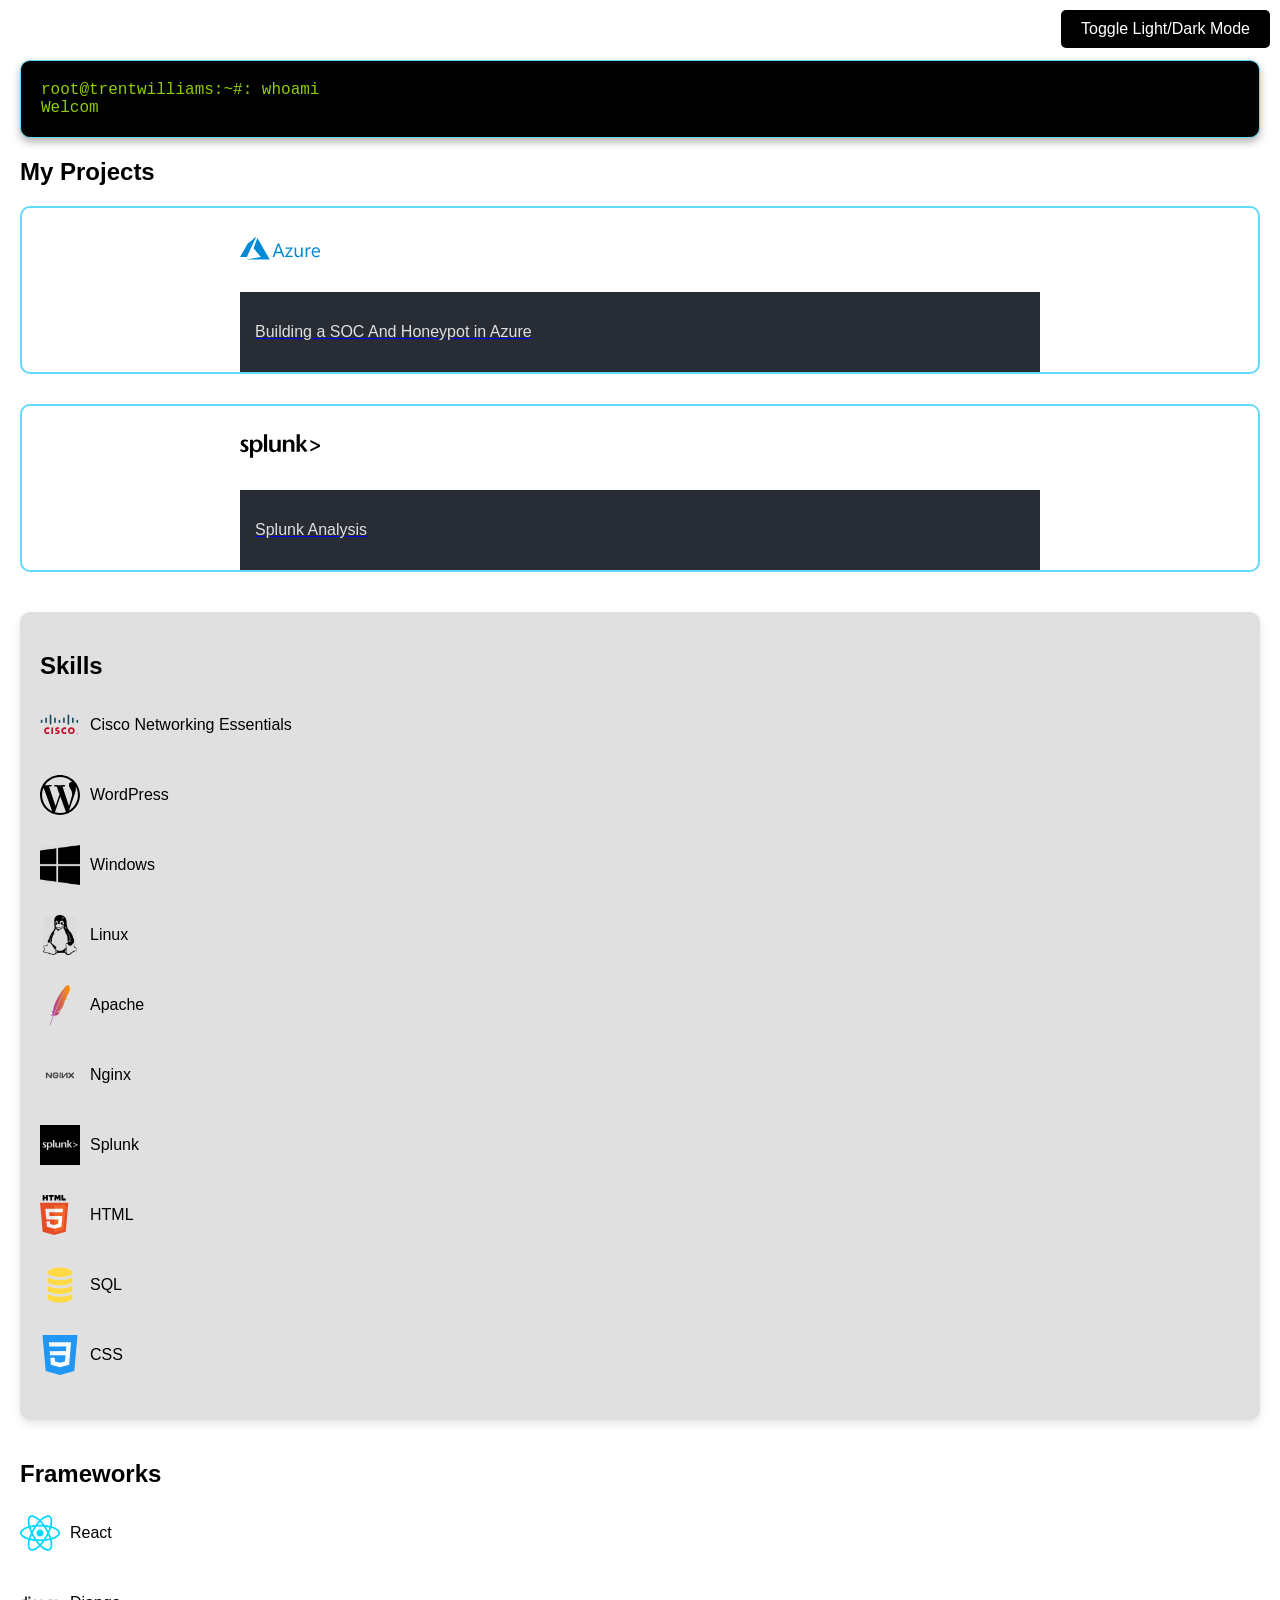
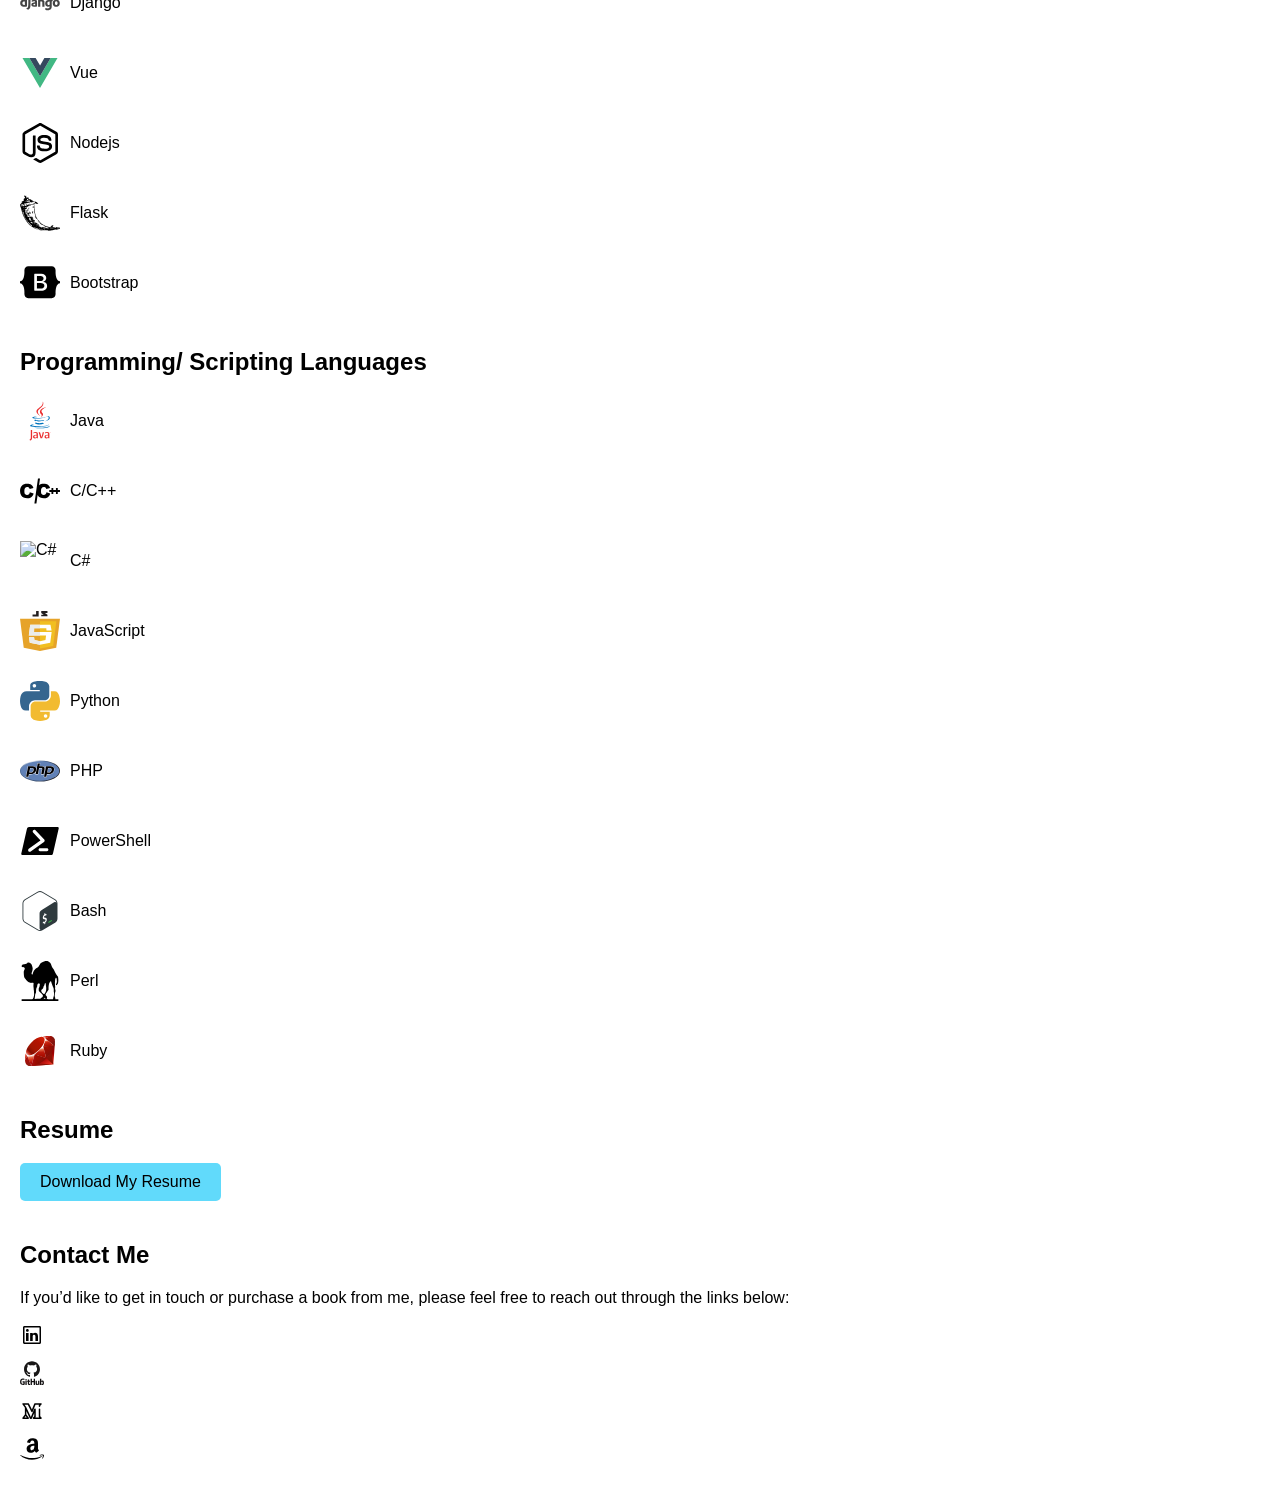
==== index.html @ 864e2dac "Update index.html" ====
<!DOCTYPE html>
<html lang="en">
<head>
    <meta charset="UTF-8">
    <meta name="viewport" content="width=device-width, initial-scale=1.0">
    <title>My Portfolio</title>
    <link id="theme-stylesheet" rel="stylesheet" href="light-mode.css">
    <link rel="stylesheet" href="styles.css">
</head>
<body class="light-mode">

    <div id="loading-screen">
        <p>Loading.....</p>
    </div>

    <div id="portfolio-container" class="hidden">
        <button id="theme-toggle">Toggle Light/Dark Mode</button>

        <section id="about-me">
            <pre id="about-me-content"></pre>
        </section>

        <section id="portfolio">
            <h2>My Projects</h2>
            <div class="project">
                <a href="https://github.com/tw181802/Cyber-Course">
                <img src="icons/azure1.svg" alt="Project 1" class="project-img">
                <div class="project-info">
                    <p>Building a SOC And Honeypot in Azure</p>
                </div></a>
            </div>
            <div class="project">
                <a href="https://github.com/tw181802/Splunk-Labs">
                <img src="icons/splunk1.svg" alt="Project 2" class="project-img">
                <div class="project-info">
                    <p>Splunk Analysis</p>
                </div></a>
            </div>
            <!-- Add more projects here -->
        </section>

        <section id="skills">
            <h2>Skills</h2>
            <div class="skill-item">
                <img src="icons/cisco.svg" alt="JavaScript" class="skill-img">
                <p>Cisco Networking Essentials</p>
            </div>
            <div class="skill-item">
                <img src="icons/wordpress.svg" alt="Python" class="skill-img">
                <p>WordPress</p>
            </div>
             <div class="skill-item">
                <img src="icons/Windows.png" alt="JavaScript" class="skill-img">
                <p>Windows</p>
            </div>
            <div class="skill-item">
                <img src="icons/Linux.png" alt="Python" class="skill-img">
                <p>Linux</p>
            </div>
             <div class="skill-item">
                <img src="icons/apache.svg" alt="JavaScript" class="skill-img">
                <p>Apache</p>
            </div>
             <div class="skill-item">
                <img src="icons/nginx.svg" alt="JavaScript" class="skill-img">
                <p>Nginx</p>
            </div>
            <div class="skill-item">
                <img src="icons/splunk.svg" alt="Python" class="skill-img">
                <p>Splunk</p>
            </div>
             <div class="skill-item">
                <img src="icons/html.svg" alt="Python" class="skill-img">
                <p>HTML</p>
            </div>
            <div class="skill-item">
                <img src="icons/sql.svg" alt="Python" class="skill-img">
                <p>SQL</p>
            </div>
            <div class="skill-item">
                <img src="icons/css.svg" alt="Python" class="skill-img">
                <p>CSS</p>
            </div>


            <!-- Add more skills here -->
        </section>

        <section id="frameworks">
            <h2>Frameworks</h2>
            <div class="framework-item">
                <img src="icons/react.svg" alt="React" class="framework-img">
                <p>React</p>
            </div>
            <div class="framework-item">
                <img src="icons/django.svg" alt="Django" class="framework-img">
                <p>Django</p>
            </div>
            <div class="framework-item">
                <img src="icons/vue.svg" alt="Django" class="framework-img">
                <p>Vue</p>
            </div>
            <div class="framework-item">
                <img src="icons/nodejs.svg" alt="Django" class="framework-img">
                <p>Nodejs</p>
            </div>
            <div class="framework-item">
                <img src="icons/flask.svg" alt="Django" class="framework-img">
                <p>Flask</p>
            </div>
            <div class="framework-item">
                <img src="icons/bootstrap.svg" alt="Django" class="framework-img">
                <p>Bootstrap</p>
            </div>
            <!-- Add more frameworks here -->
        </section>

        <section id="languages">
            <h2>Programming/ Scripting Languages</h2>
            <div class="language-item">
                <img src="icons/java.svg" alt="Java" class="language-img">
                <p>Java</p>
            </div>
            <div class="language-item">
                <img src="icons/ccc.svg" alt="C#" class="language-img">
                <p>C/C++</p>
            </div>
            <div class="language-item">
                <img src="icons/c#.svg" alt="C#" class="language-img">
                <p>C#</p>
            </div>
            <div class="skill-item">
                <img src="icons/javascript1.svg" alt="JavaScript" class="skill-img">
                <p>JavaScript</p>
            </div>
            <div class="skill-item">
                <img src="icons/python.svg" alt="Python" class="skill-img">
                <p>Python</p>
            </div>
            <div class="skill-item">
                <img src="icons/php.svg" alt="Python" class="skill-img">
                <p>PHP</p>
            </div>
            <div class="skill-item">
                <img src="icons/powershell.svg" alt="Python" class="skill-img">
                <p>PowerShell</p>
            </div>
             <div class="skill-item">
                <img src="icons/bash.svg" alt="Python" class="skill-img">
                <p>Bash</p>
            </div>
             <div class="skill-item">
                <img src="icons/perl.svg" alt="Python" class="skill-img">
                <p>Perl</p>
            </div>
             <div class="skill-item">
                <img src="icons/ruby.svg" alt="Python" class="skill-img">
                <p>Ruby</p>
            </div>







            <!-- Add more languages here -->





        </section>

        <section id="resume">
            <h2>Resume</h2>
            <a href="TrentsResume.pdf" download class="resume-link">Download My Resume</a>
        </section>

        <section id="contact-me">
            <h2>Contact Me</h2>
            <p>If you’d like to get in touch or purchase a book from me, please feel free to reach out through the links below:</p>
            <ul>
                <li><a href="https://www.linkedin.com/in/trenton-williams-74a381254" target="_blank"><img src="icons/linkedin.svg" alt="LinkedIn" class="social-icon"></a></li>
                <li><a href="https://github.com/tw181802" target="_blank"><img src="icons/github.svg" alt="LinkedIn" class="social-icon"></a></li>
                <li><a href="https://medium.com/@wtrentond/" target="_blank"><img src="icons/medium.svg"alt="Medium" class="social-icon"></a></li>
                <li><a href="https://www.amazon.com/yourprofile" target="_blank"><img src="icons/amazon.svg" alt="Amazon" class="social-icon"></a></li>
        </section>
    </div>

    <script src="script.js"></script>
</body>
</html>
---- light-mode.css ----
body {
    background-color: #ffffff;
    color: #000000;
    font-family: Arial, sans-serif;
}

#theme-toggle {
    background-color: #000000;
    color: #ffffff;
}

/* Add more light mode styles */
---- styles.css ----
/* General Body Styling */
body {
    background-color: #f0f0f0;
    color: #333;
    font-family: 'Arial', sans-serif;
    margin: 0;
    padding: 0;
    transition: background-color 0.3s, color 0.3s;
}

/* Light/Dark Mode Toggle Button */
#theme-toggle {
    position: fixed;
    top: 10px;
    right: 10px;
    padding: 10px 20px;
    border: none;
    border-radius: 5px;
    cursor: pointer;
    transition: background-color 0.3s, color 0.3s, transform 0.3s;
    font-size: 16px;
}

/* Light Mode Styles */
body.light-mode {
    background-color: #ffffff;
    color: #000000;
}

body.light-mode #theme-toggle {
    background-color: #000000;
    color: #ffffff;
}

/* Dark Mode Styles */
body.dark-mode {
    background-color: #121212;
    color: #e0e0e0;
}

body.dark-mode #theme-toggle {
    background-color: #ffffff;
    color: #000000;
}

/* Loading Screen Styling */
#loading-screen {
    position: fixed;
    top: 0;
    left: 0;
    width: 100%;
    height: 100%;
    background-color: #282c34;
    color: #61dafb;
    display: flex;
    align-items: center;
    justify-content: center;
    font-size: 24px;
    font-family: 'Courier New', monospace;
    z-index: 1000;
}

/* Portfolio Container */
#portfolio-container {
    padding: 20px;
    transition: opacity 1s;
}

/* Project Section */
#portfolio {
    margin-top: 20px;
}

.project {
    display: flex;
    flex-direction: column;
    align-items: center;
    margin-bottom: 30px;
    border: 2px solid #61dafb;
    border-radius: 10px;
    overflow: hidden;
    transition: transform 0.3s, box-shadow 0.3s;
}

.project-img {
    width: 10%;
    height: auto;
    transition: opacity 0.3s;
}

.project:hover .project-img {
    opacity: 0.8;
}

.project-info {
    padding: 15px;
    background-color: #282c34;
    color: #e0e0e0;
}

.project:hover {
    transform: scale(1.05);
    box-shadow: 0 4px 8px rgba(0, 0, 0, 0.2);
}

/* Skills Section */
#skills, #frameworks, #languages {
    margin-top: 40px;
}

.skill-item, .framework-item, .language-item {
    display: flex;
    align-items: center;
    margin-bottom: 20px;
}

.skill-img, .framework-img, .language-img {
    width: 40px;
    height: 40px;
    margin-right: 10px;
}

#skills {
    background-color: #e0e0e0;
    padding: 20px;
    border-radius: 10px;
    box-shadow: 0 4px 8px rgba(0, 0, 0, 0.1);
}

/* Dark Mode Skills Text */
body.dark-mode #skills .skill-item p {
    color: #ffffff; /* White text for dark mode */
}

/* Resume Section */
#resume {
    margin-top: 40px;
}

.resume-link {
    display: inline-block;
    padding: 10px 20px;
    background-color: #61dafb;
    color: #000;
    text-decoration: none;
    border-radius: 5px;
    transition: background-color 0.3s, color 0.3s;
}

.resume-link:hover {
    background-color: #21a1f1;
    color: #ffffff;
}

/* Contact Me Section */
#contact-me {
    margin-top: 40px;
}

#contact-me ul {
    list-style: none;
    padding: 0;
}

#contact-me li {
    margin-bottom: 10px;
}

#contact-me a {
    color: #61dafb;
    text-decoration: none;
    transition: color 0.3s;
}

#contact-me a:hover {
    color: #21a1f1;
}

/* About Me Section */
#about-me {
    margin-top: 40px;
}

#about-me-content {
    font-family: 'Courier New', monospace;
    white-space: pre;
    color: #8FCE00;
    background-color: #000000;
    padding: 20px;
    border-radius: 10px;
    border: 1px solid #61dafb;
    box-shadow: 0 4px 8px rgba(0, 0, 0, 0.3);
    overflow: hidden;
}

.social-icon {
    width: 24px;
    height: 24px;
    margin-right: 8px;
}
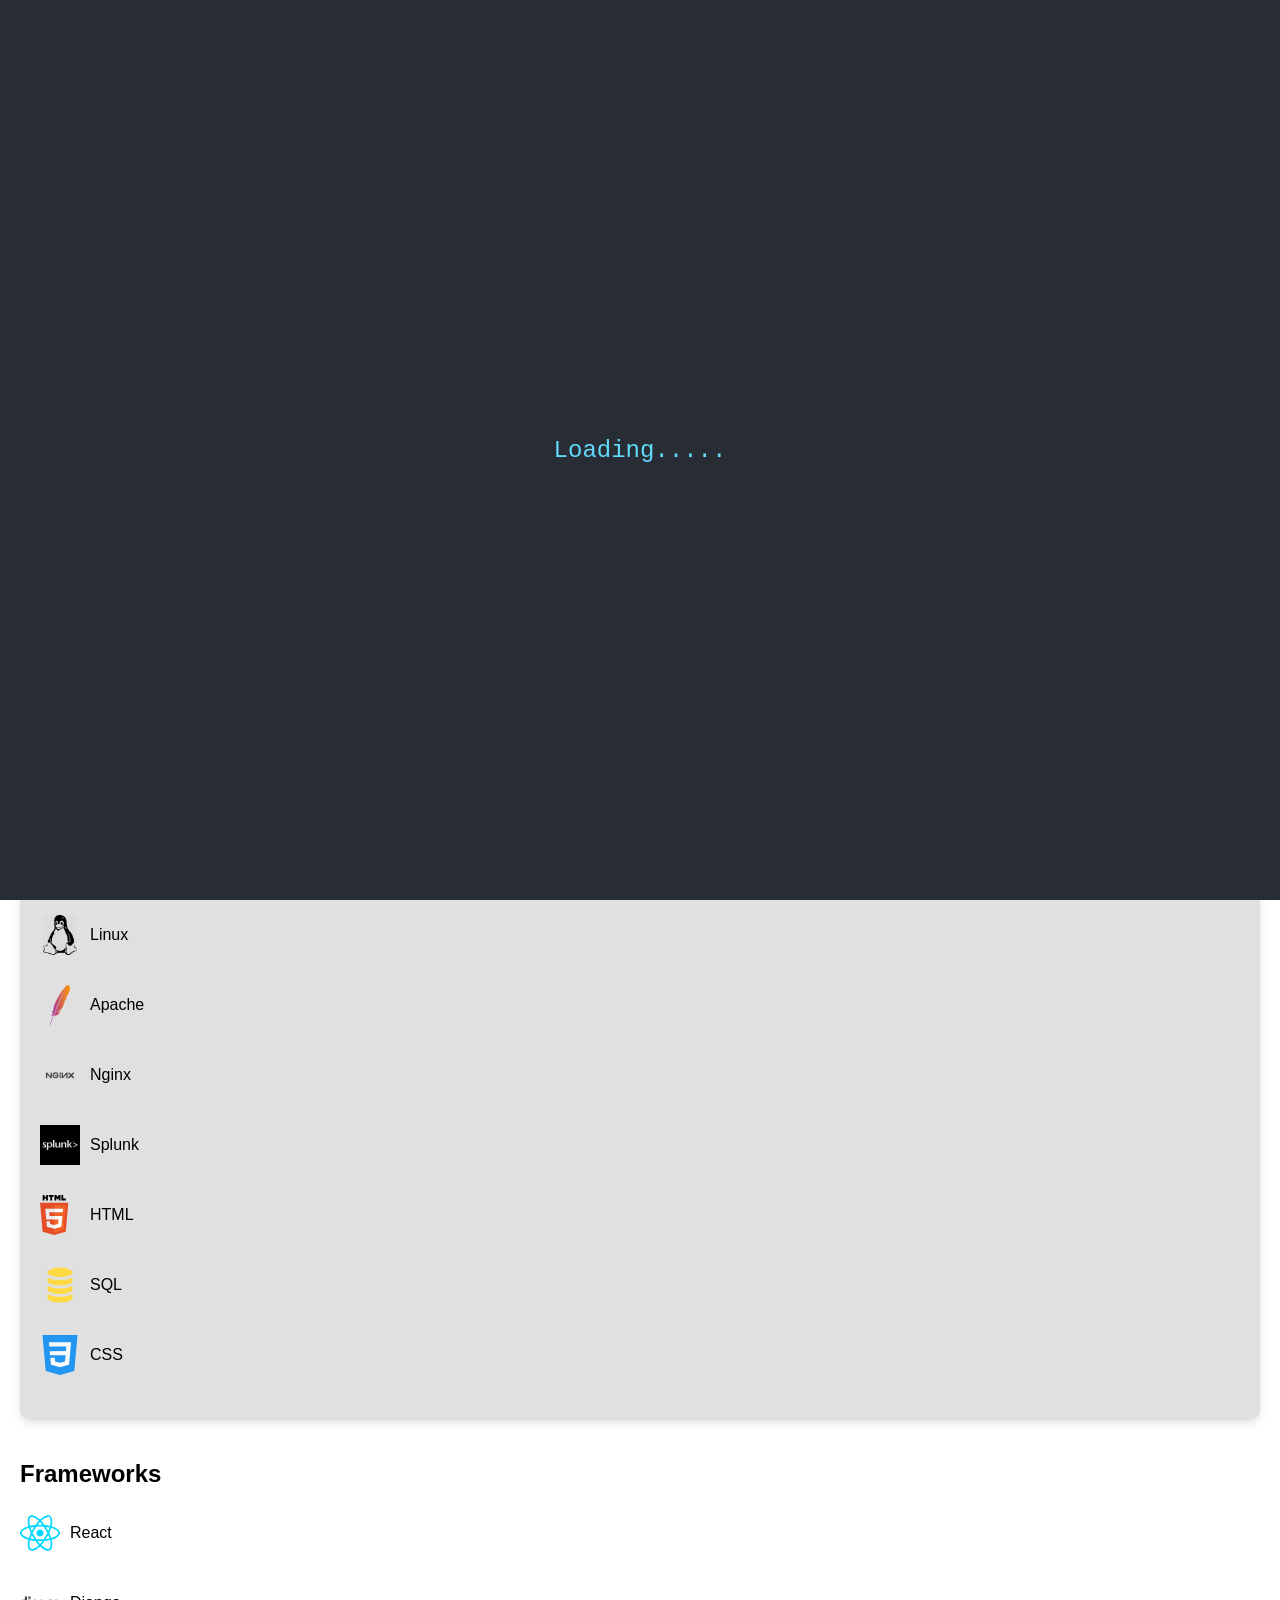
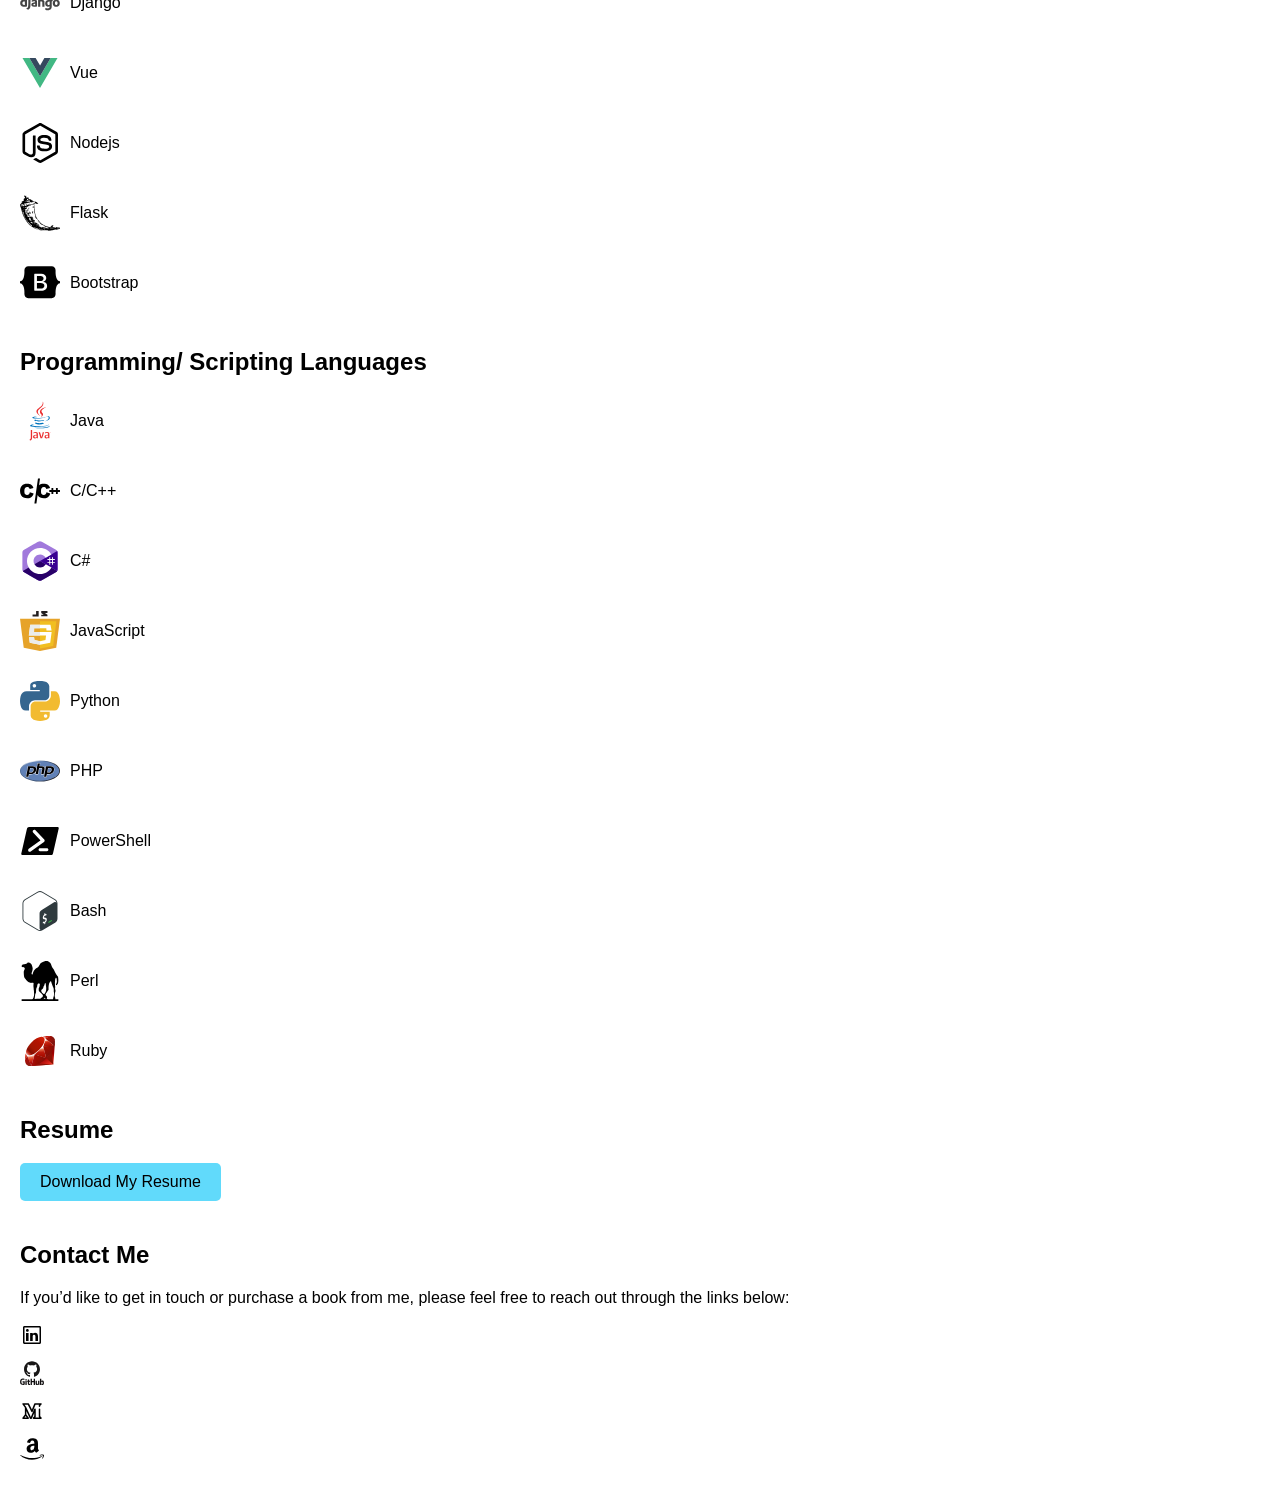
==== commit c6f0f8eb: "Update index.html" ====
--- a/index.html
+++ b/index.html
@@ -126,7 +126,7 @@
                 <p>C/C++</p>
             </div>
             <div class="language-item">
-                <img src="icons/c#.svg" alt="C#" class="language-img">
+                <img src="icons/cssharp.svg" alt="C#" class="language-img">
                 <p>C#</p>
             </div>
             <div class="skill-item">
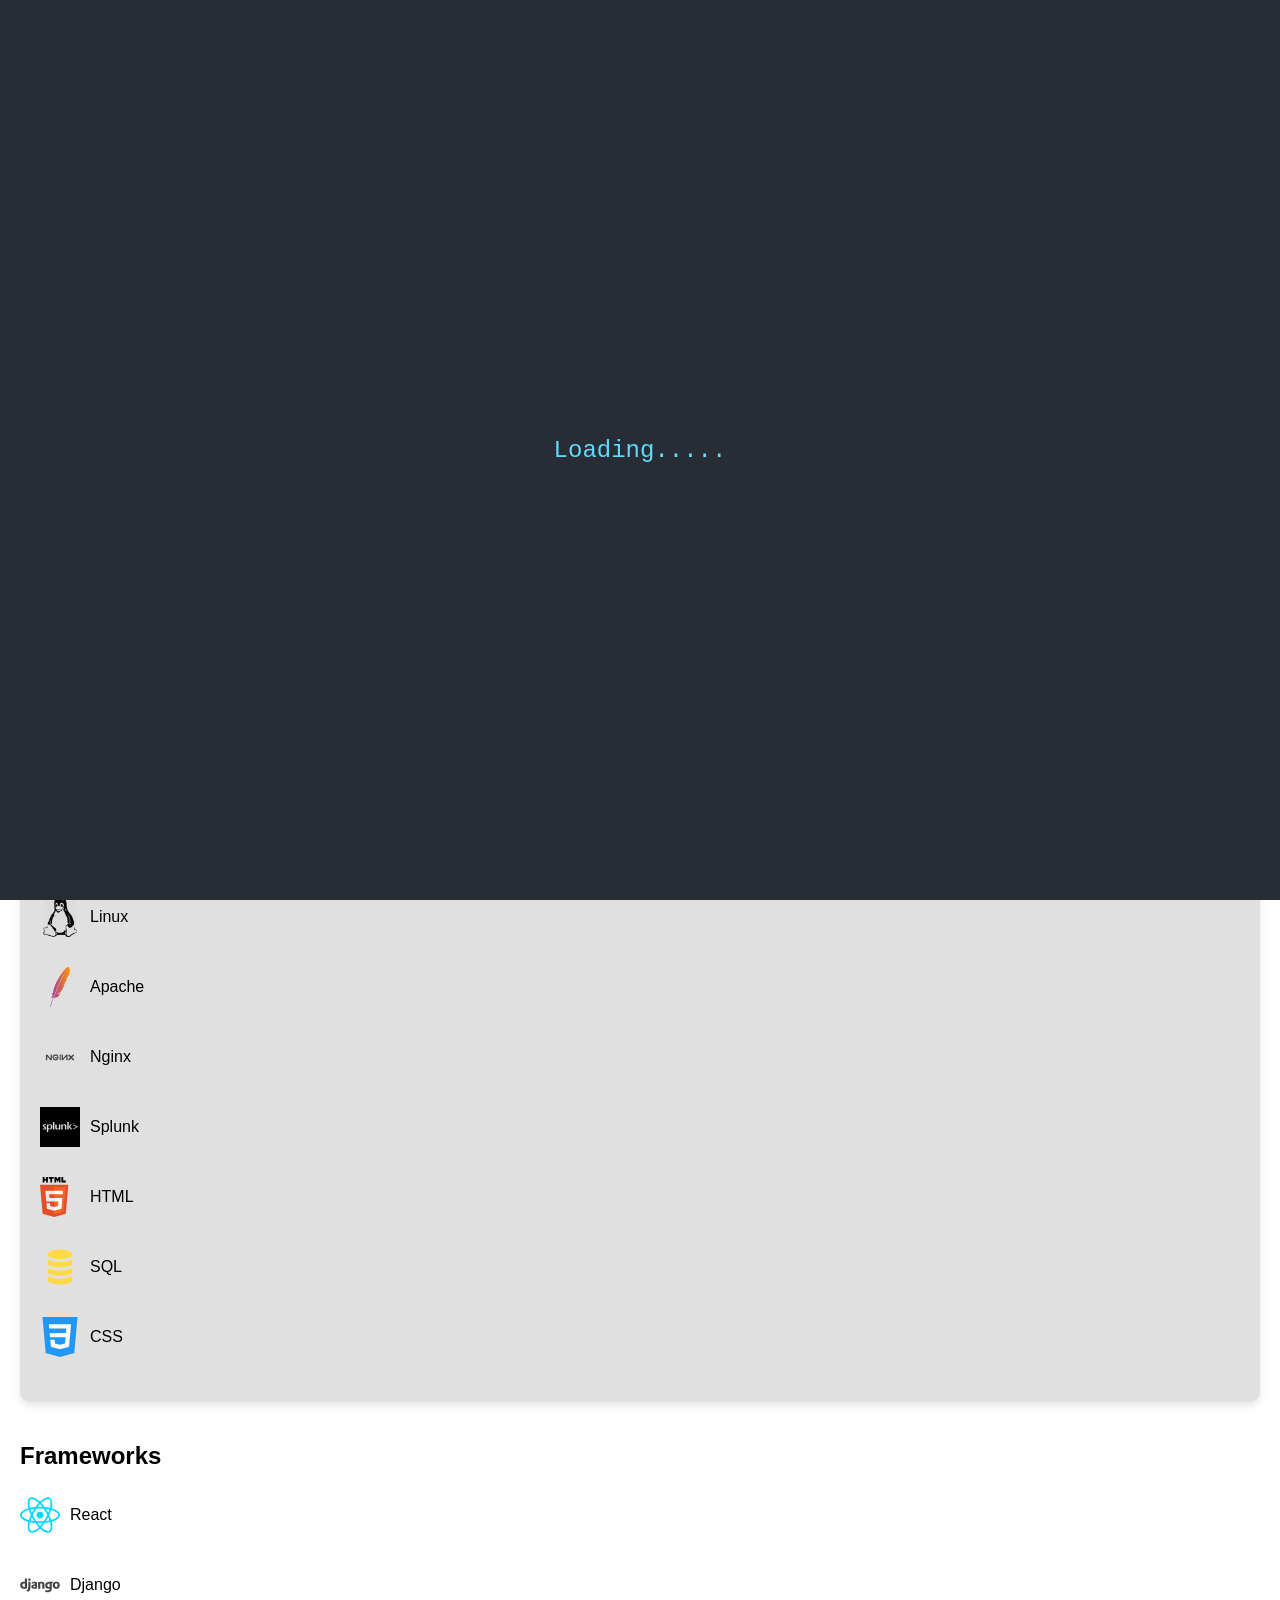
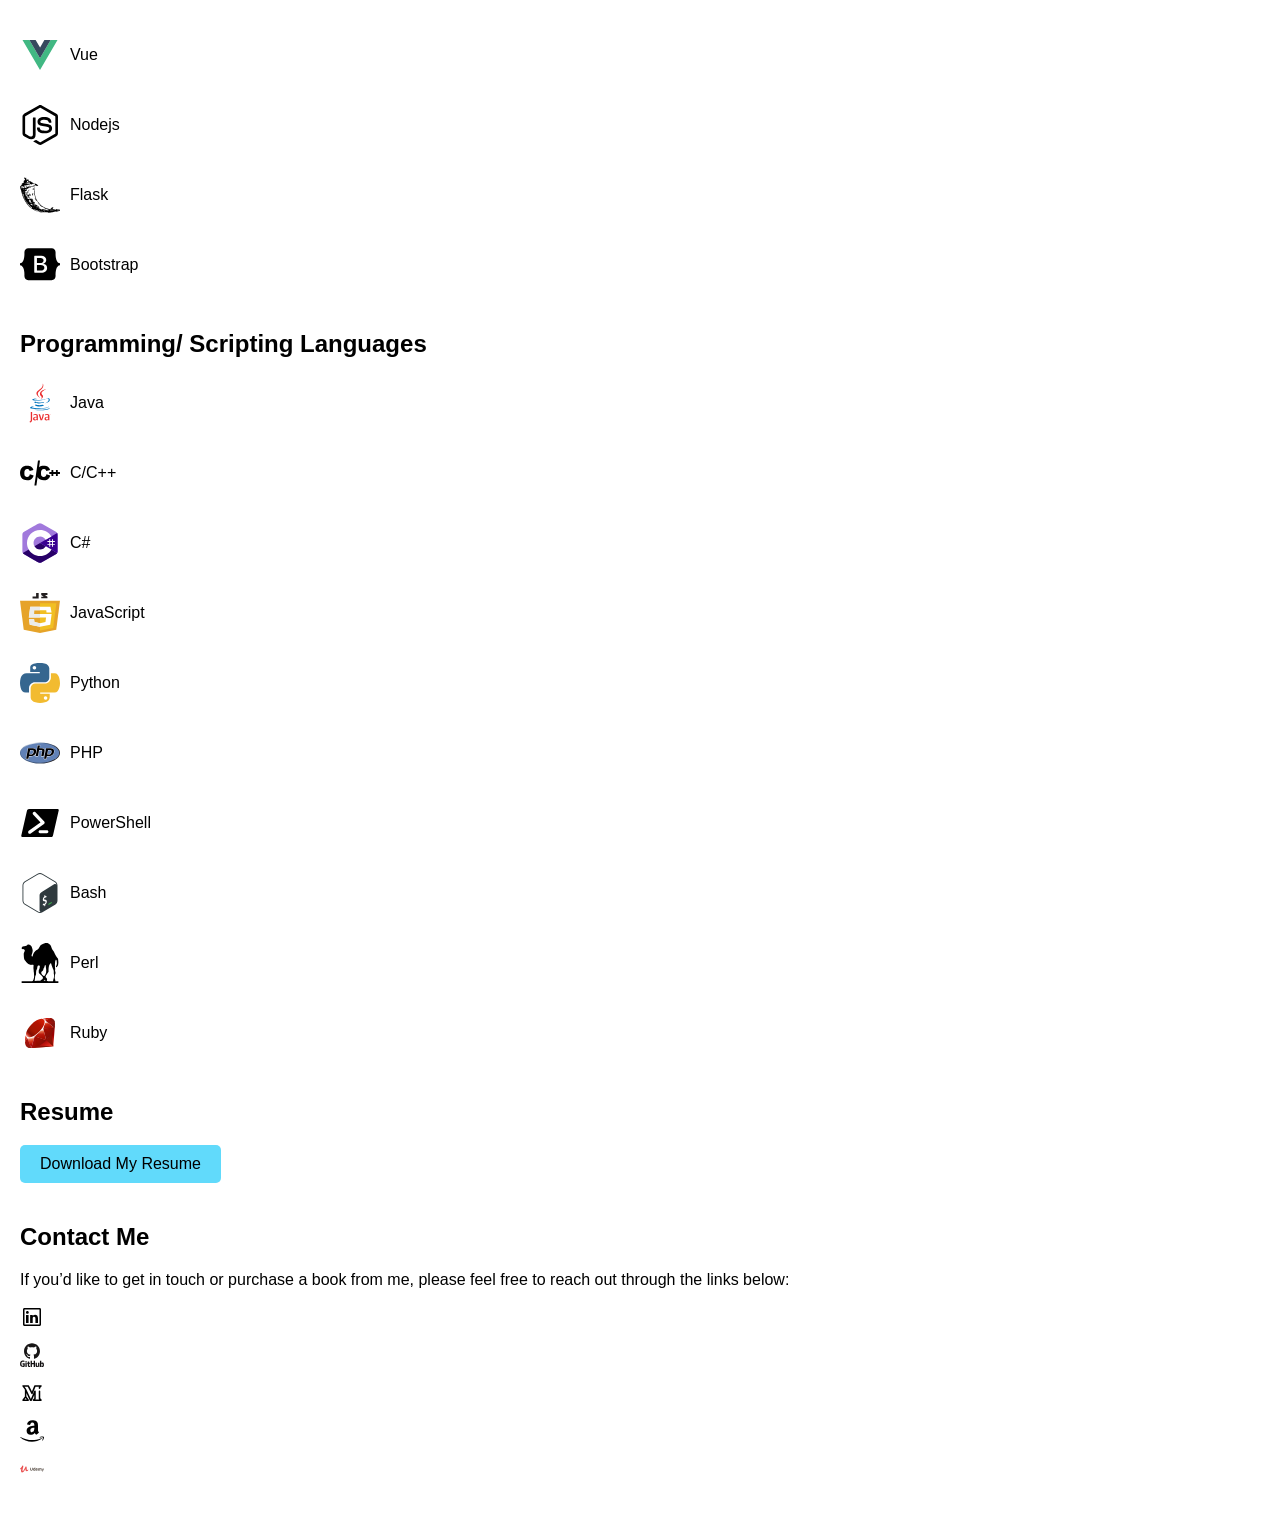
==== commit 700b923b: "Update index.html" ====
--- a/index.html
+++ b/index.html
@@ -184,7 +184,8 @@
                 <li><a href="https://www.linkedin.com/in/trenton-williams-74a381254" target="_blank"><img src="icons/linkedin.svg" alt="LinkedIn" class="social-icon"></a></li>
                 <li><a href="https://github.com/tw181802" target="_blank"><img src="icons/github.svg" alt="LinkedIn" class="social-icon"></a></li>
                 <li><a href="https://medium.com/@wtrentond/" target="_blank"><img src="icons/medium.svg"alt="Medium" class="social-icon"></a></li>
-                <li><a href="https://www.amazon.com/yourprofile" target="_blank"><img src="icons/amazon.svg" alt="Amazon" class="social-icon"></a></li>
+                <li><a href="https://www.amazon.com/dp/B0DKKX5H3J/ref=mp_s_a_1_3?dib=eyJ2IjoiMSJ9.r0I4x1JqGTfRNGbo-kfte4NdexX2GjYq_bsoZ0sXuRly4mVPVb6m_E5sytHAqzayHti6x9_BeUoTpZzQg7M-bobbNTQrZF_6L8qI4Ry175iuCw0sSsJFGHYaCmqccZiI.n7DHOazr0aXn6CGmmL8lm3MmHuGyLiGyj80eSroD_CE&dib_tag=se&qid=1729682750&refinements=p_27%3ATRENTON+WILLIAMS&s=books&sr=1-3&text=TRENTON+WILLIAMS" target="_blank"><img src="icons/amazon.svg" alt="Amazon" class="social-icon"></a></li>
+                <li><a href="https://e2.udemymail.com/ls/click?upn=u001.[base64]" target="_blank"><img src="icons/udemy.svg" alt="udemy" class="social-icon"></a></li>
         </section>
     </div>
 
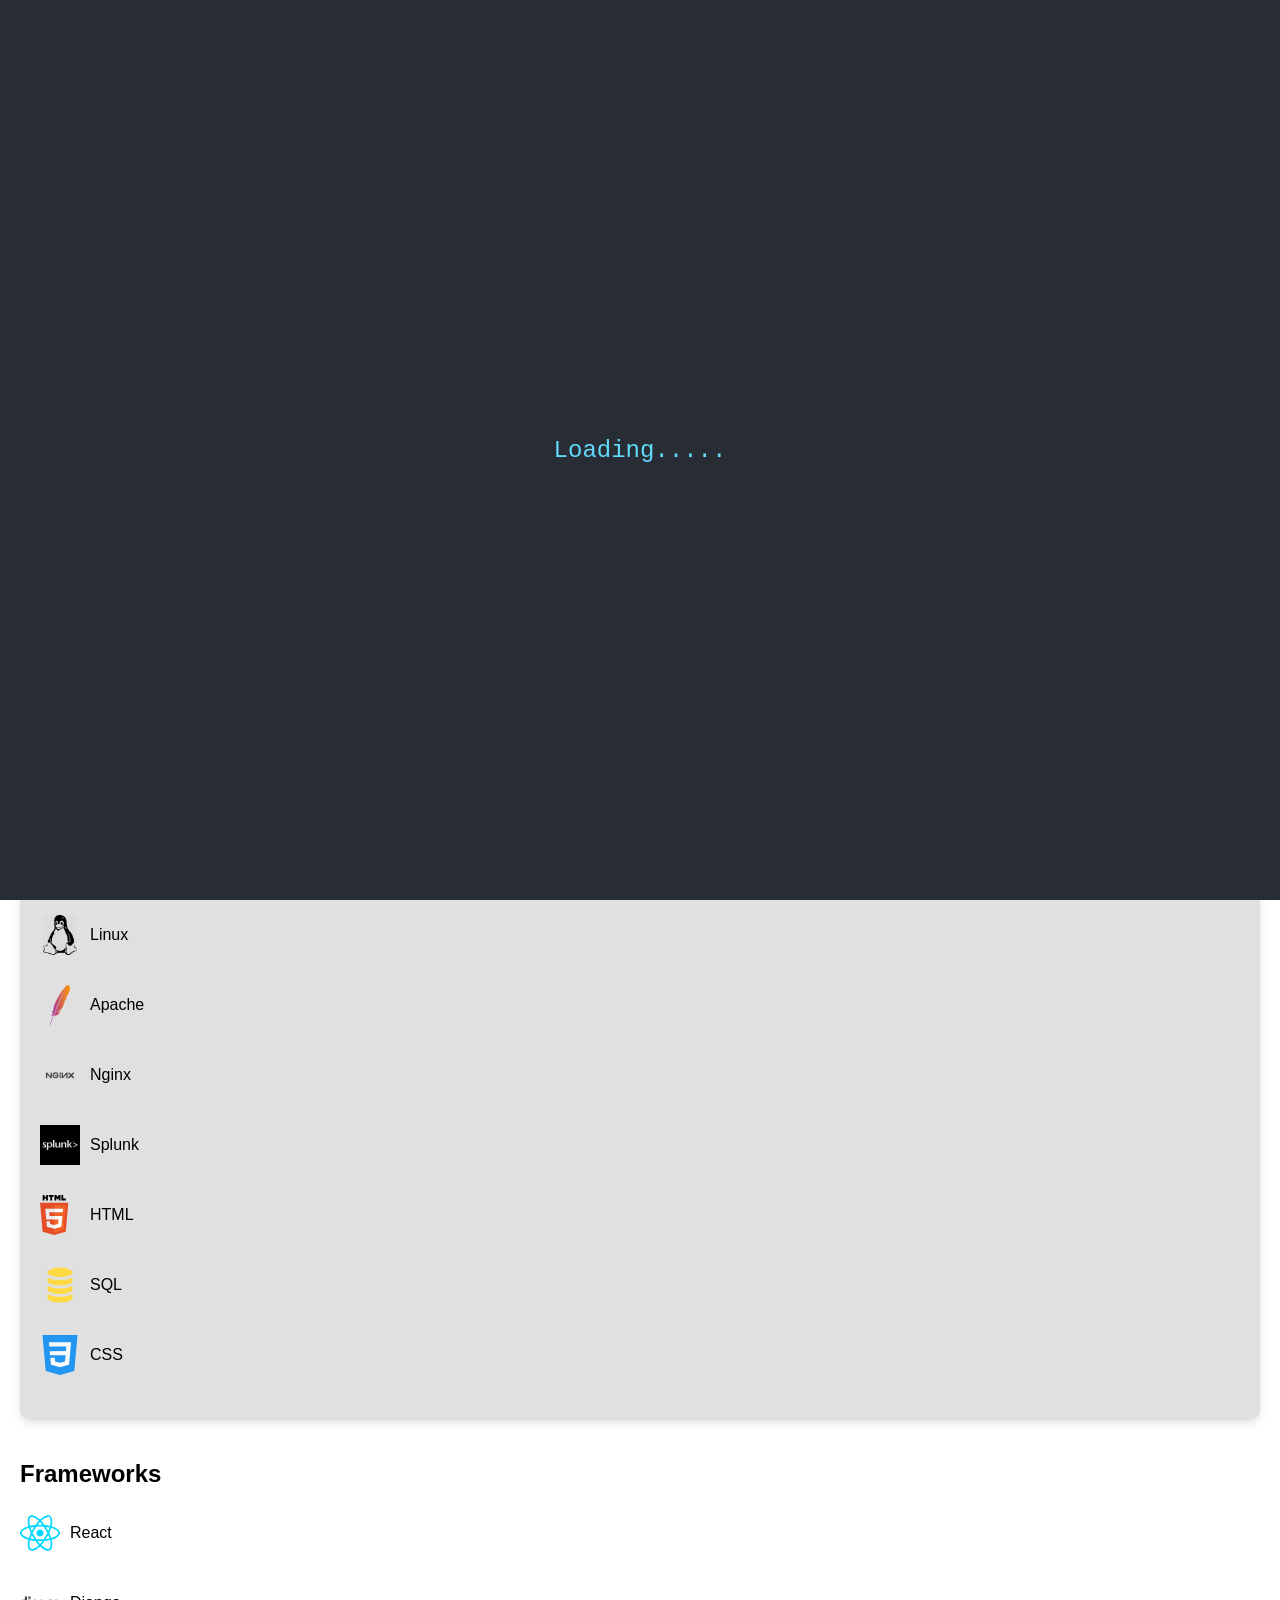
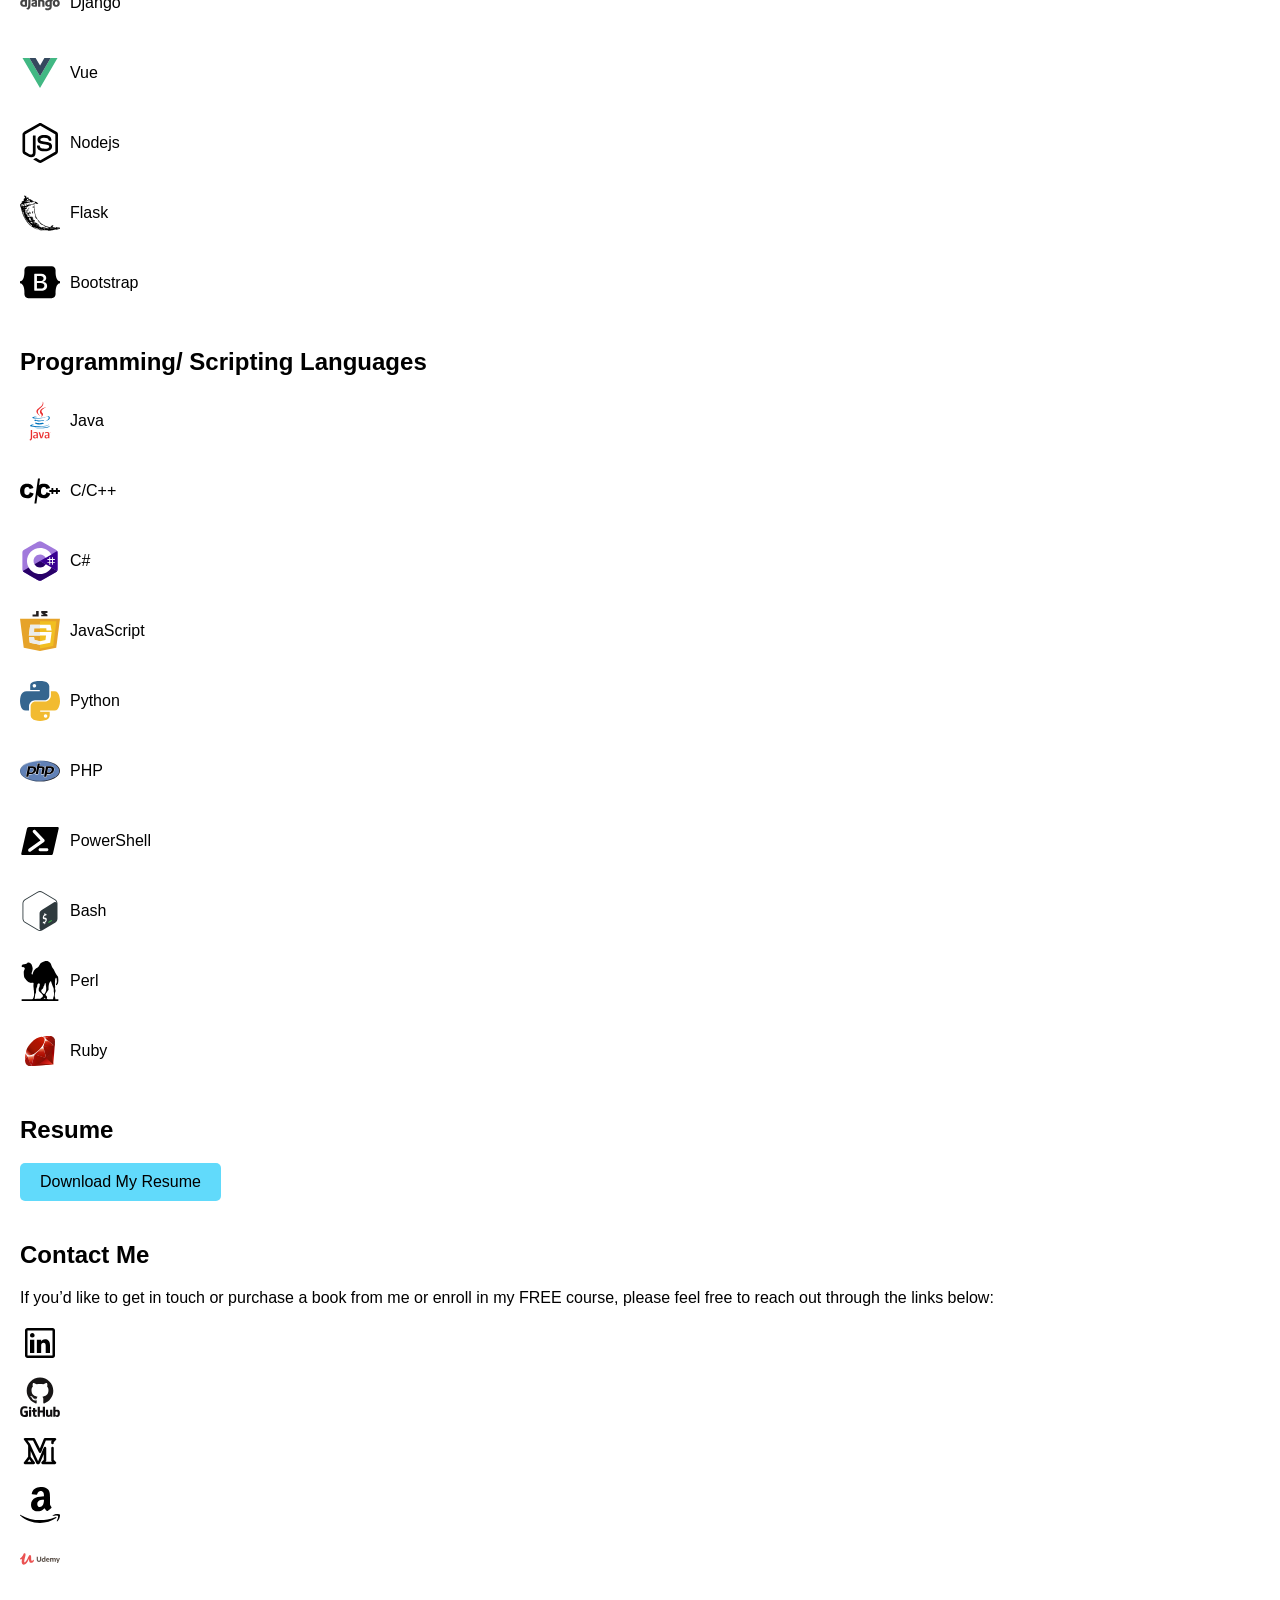
==== commit 9458019e: "Update index.html" ====
--- a/index.html
+++ b/index.html
@@ -179,7 +179,7 @@
 
         <section id="contact-me">
             <h2>Contact Me</h2>
-            <p>If you’d like to get in touch or purchase a book from me, please feel free to reach out through the links below:</p>
+            <p>If you’d like to get in touch or purchase a book from me or enroll in my FREE course, please feel free to reach out through the links below:</p>
             <ul>
                 <li><a href="https://www.linkedin.com/in/trenton-williams-74a381254" target="_blank"><img src="icons/linkedin.svg" alt="LinkedIn" class="social-icon"></a></li>
                 <li><a href="https://github.com/tw181802" target="_blank"><img src="icons/github.svg" alt="LinkedIn" class="social-icon"></a></li>
--- a/styles.css
+++ b/styles.css
@@ -194,7 +194,7 @@
 }
 
 .social-icon {
-    width: 24px;
-    height: 24px;
+    width: 40px;
+    height: 40px;
     margin-right: 8px;
 }
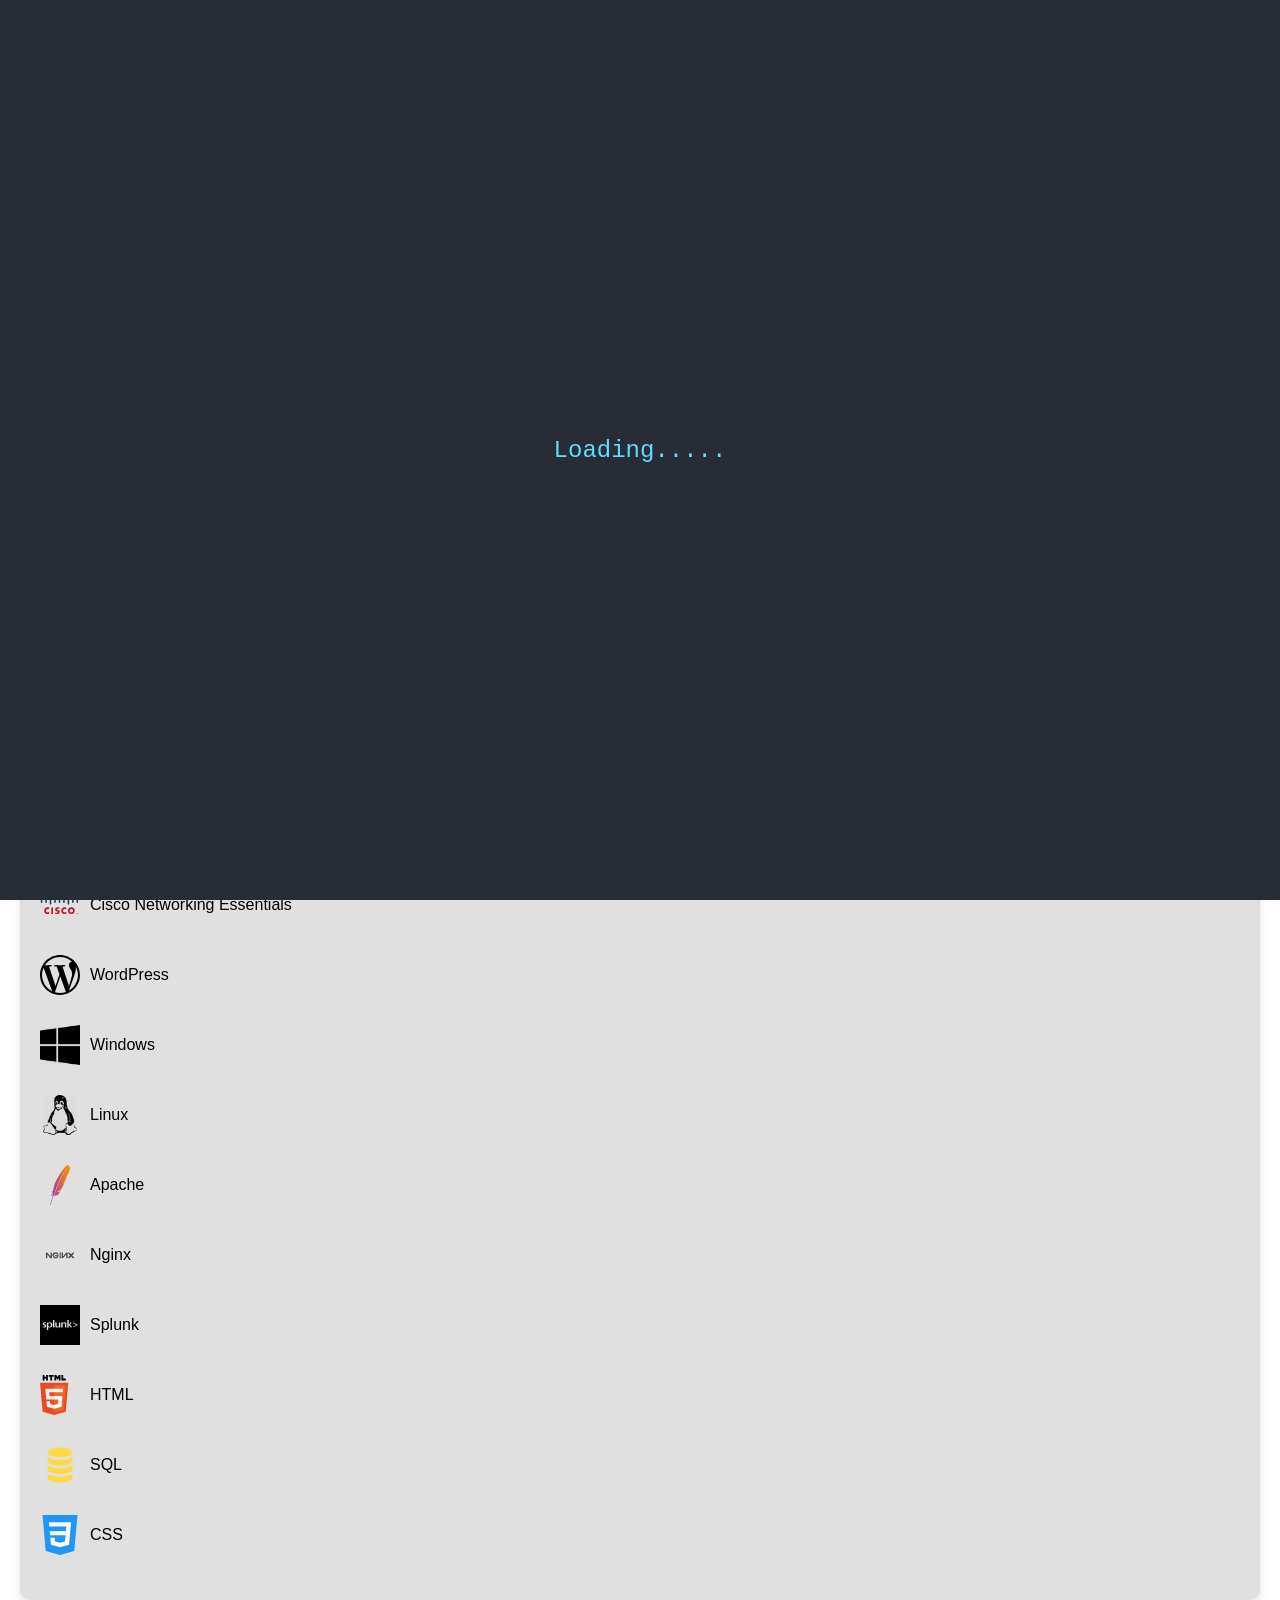
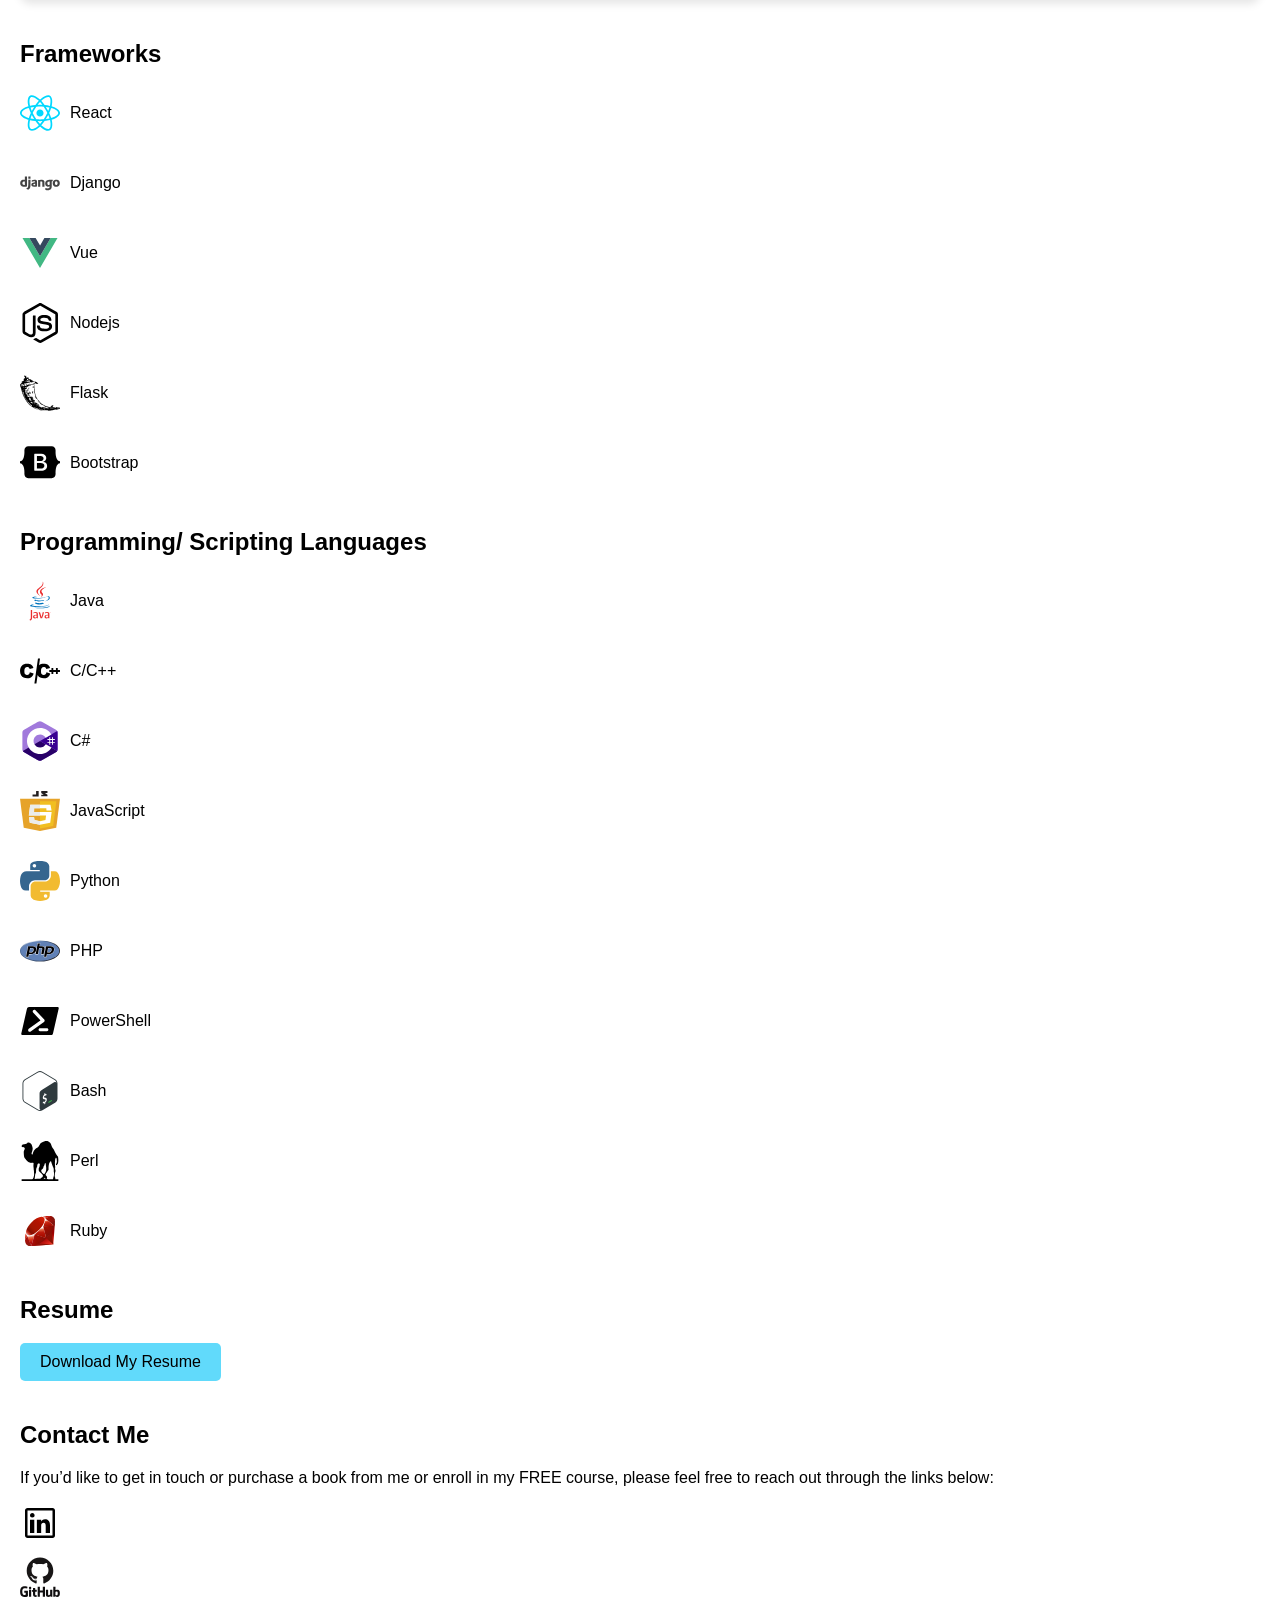
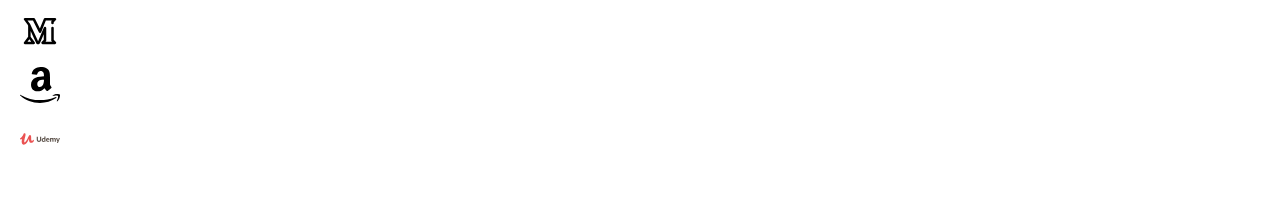
==== commit 7e0ae643: "Update index.html" ====
--- a/index.html
+++ b/index.html
@@ -36,6 +36,13 @@
                     <p>Splunk Analysis</p>
                 </div></a>
             </div>
+                <div class="project">
+                <a href="https://tw181802.github.io/github-portfolio/webtop">
+                <img src="icons/visuals.svg" alt="Project 2" class="project-img">
+                <div class="project-info">
+                    <p>WebTop</p>
+                </div></a>
+            </div>
             <!-- Add more projects here -->
         </section>
 
--- a/styles.css
+++ b/styles.css
@@ -1,3 +1,18 @@
+/* new */
+
+#about-me-content {
+    font-size: 1rem; /* Default font size */
+    padding: 20px; /* Default padding */
+}
+
+@media (max-width: 768px) {
+    #about-me-content {
+        font-size: 0.9rem; /* Smaller font size for mobile */
+        padding: 10px; /* Less padding for mobile */
+    }
+}
+
+
 /* General Body Styling */
 body {
     background-color: #f0f0f0;
@@ -7,6 +22,17 @@
     padding: 0;
     transition: background-color 0.3s, color 0.3s;
 }
+
+/*new */
+/* Existing styles... */
+
+/* Example CSS for mobile responsiveness */
+body {
+    font-size: 16px; /* Default font size */
+}
+
+
+
 
 /* Light/Dark Mode Toggle Button */
 #theme-toggle {
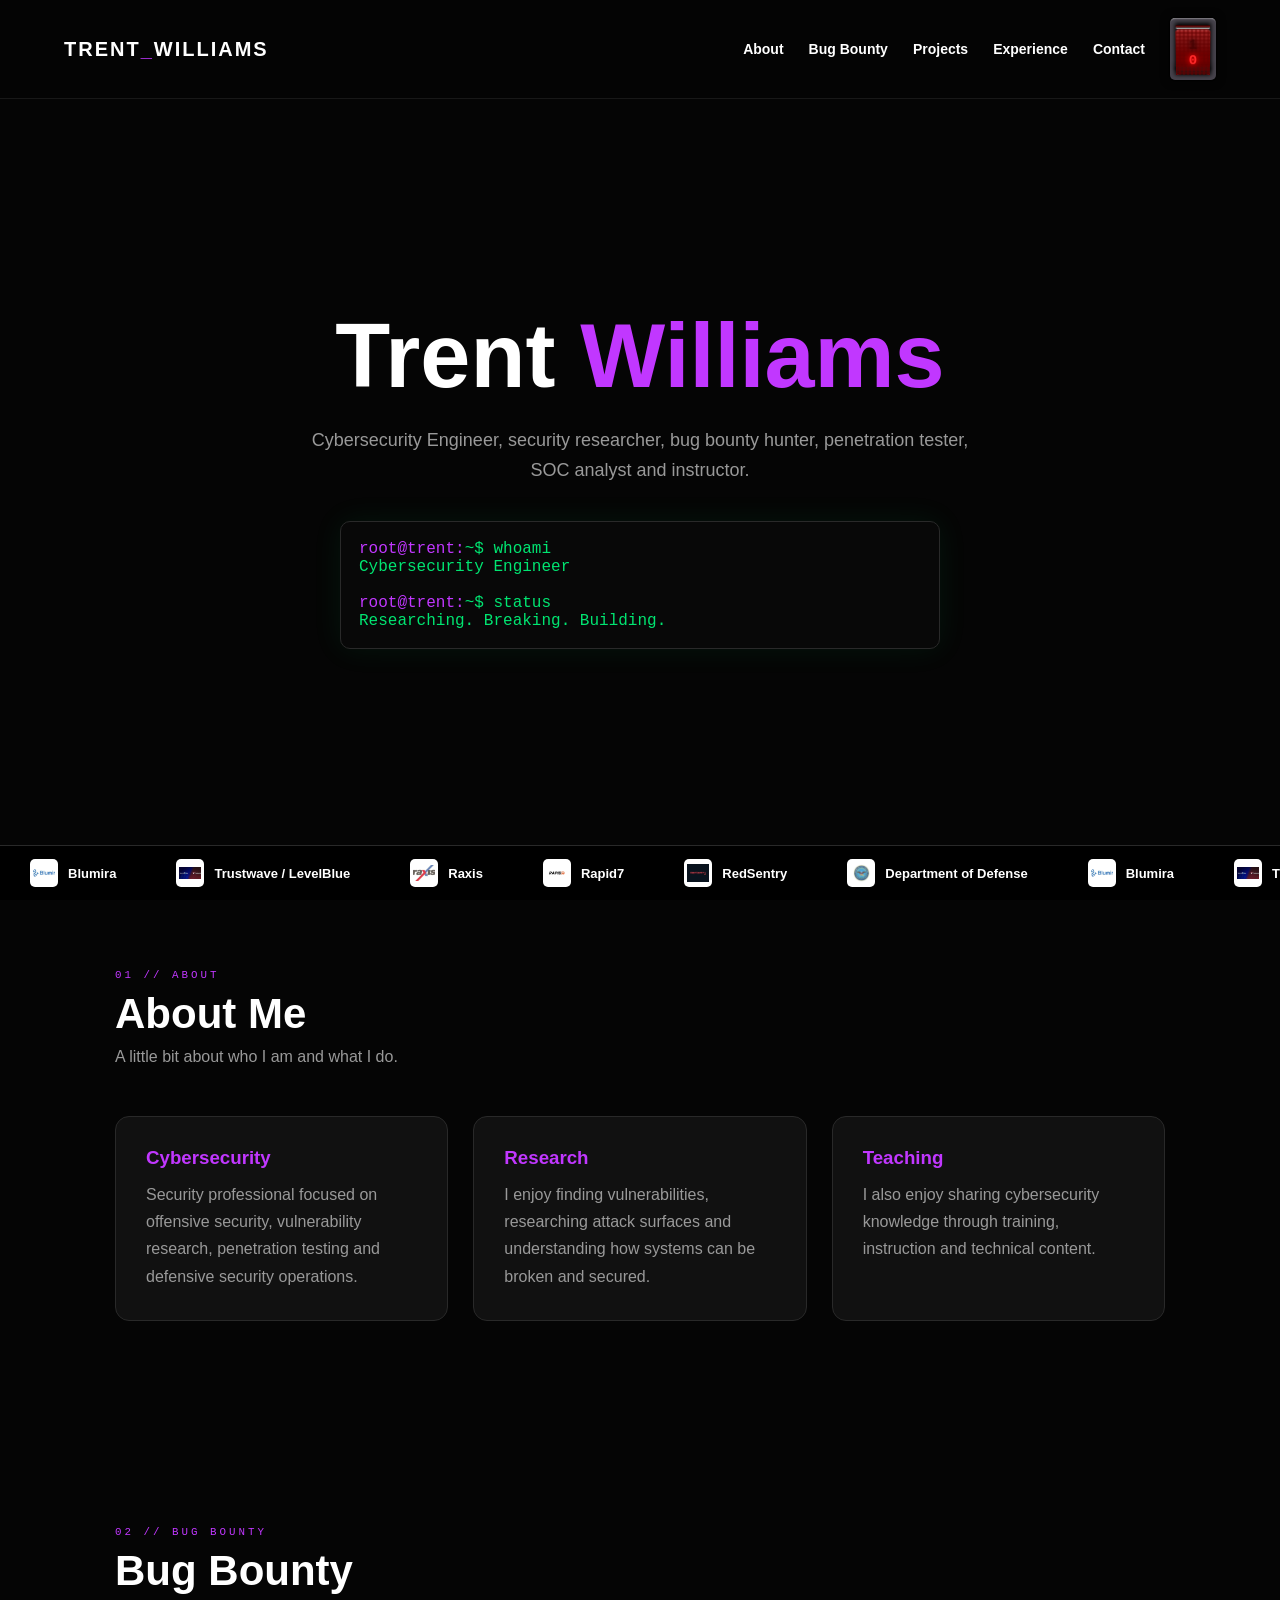
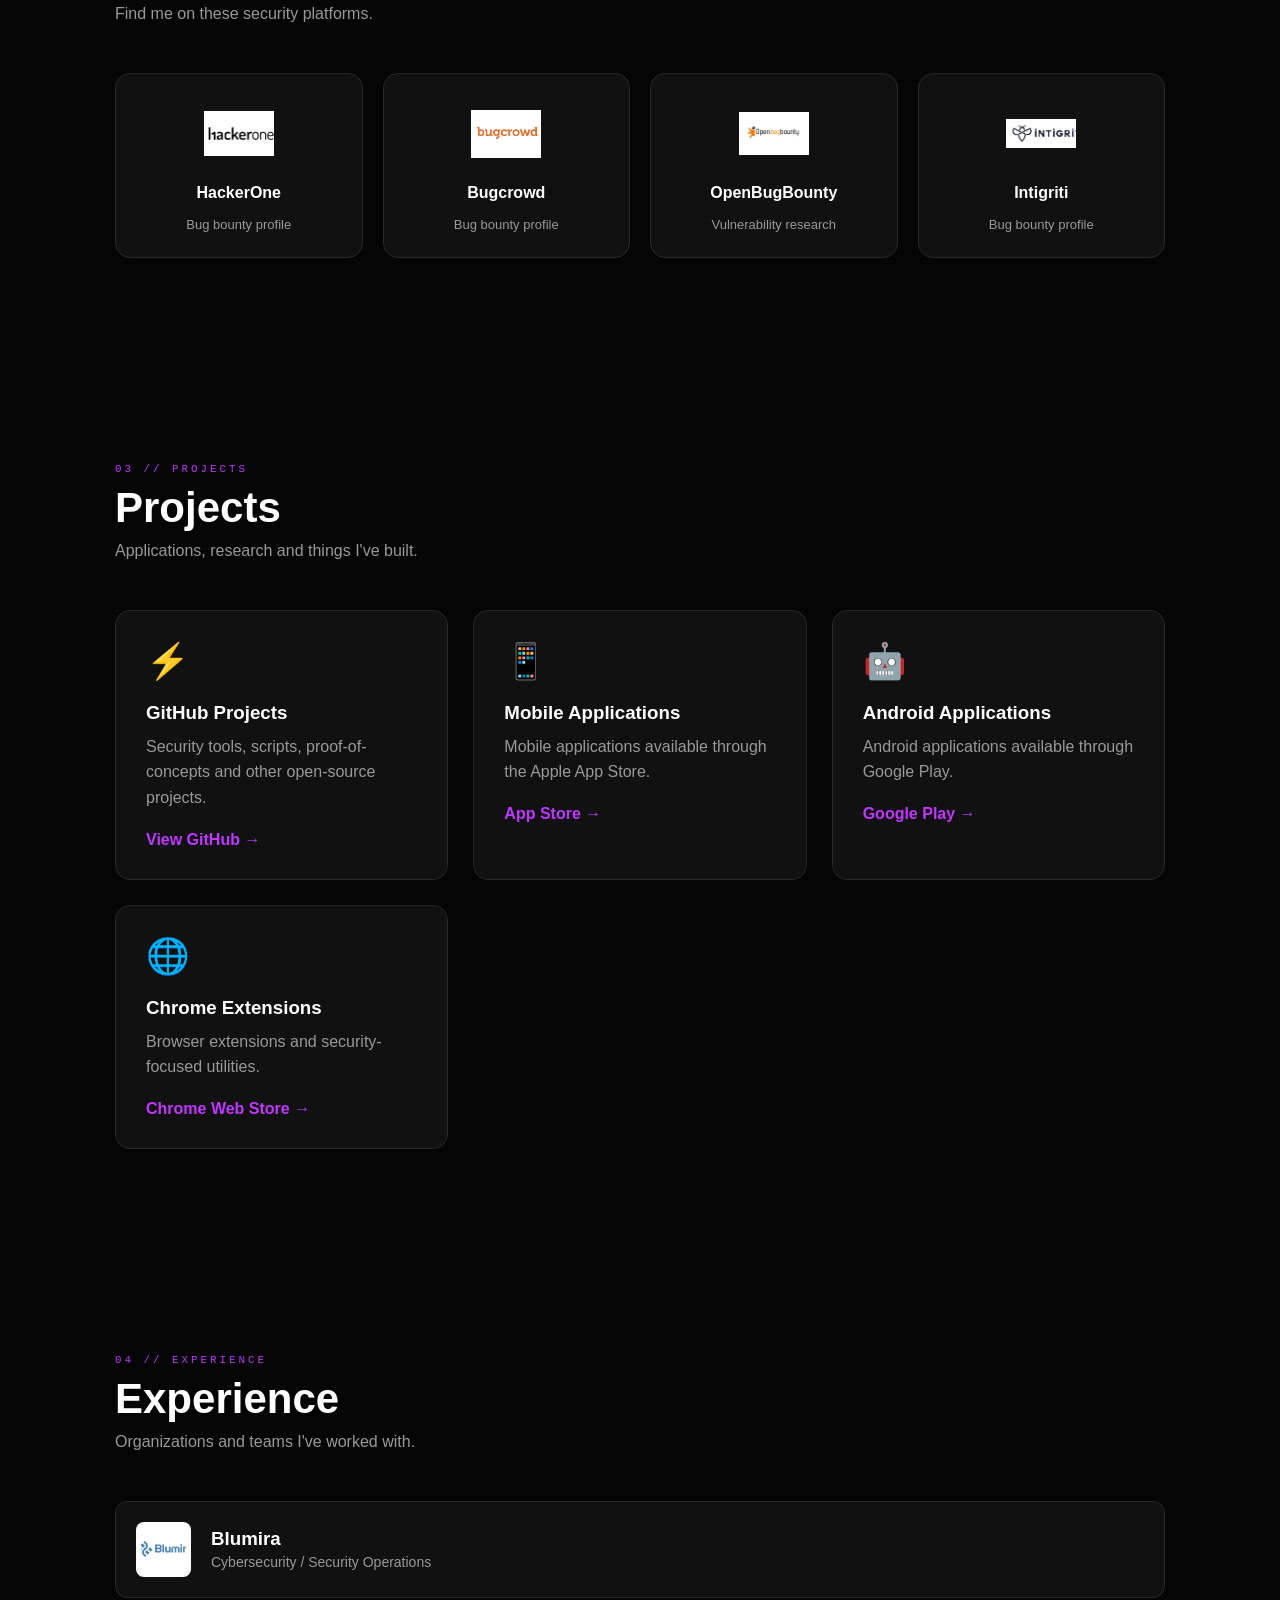
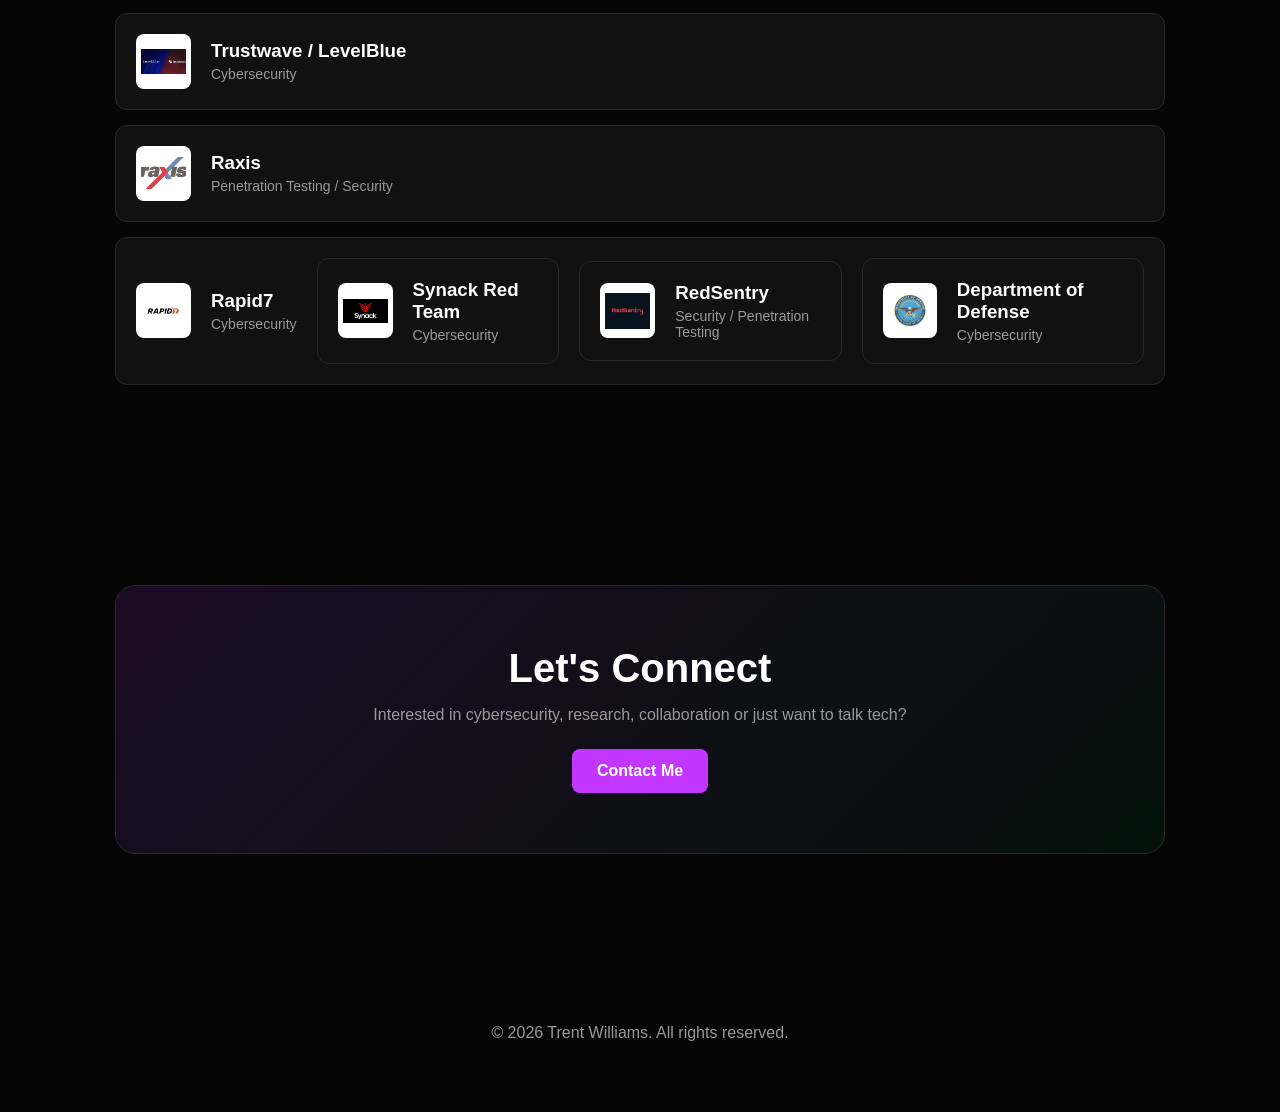
==== commit dd3c5b89: "Rename standardport2.html to index.html" ====
--- a/index.html
+++ b/index.html
@@ -1,202 +1,817 @@
-<!DOCTYPE html>
-<html lang="en">
-<head>
-    <meta charset="UTF-8">
-    <meta name="viewport" content="width=device-width, initial-scale=1.0">
-    <title>My Portfolio</title>
-    <link id="theme-stylesheet" rel="stylesheet" href="light-mode.css">
-    <link rel="stylesheet" href="styles.css">
-</head>
-<body class="light-mode">
-
-    <div id="loading-screen">
-        <p>Loading.....</p>
-    </div>
-
-    <div id="portfolio-container" class="hidden">
-        <button id="theme-toggle">Toggle Light/Dark Mode</button>
-
-        <section id="about-me">
-            <pre id="about-me-content"></pre>
-        </section>
-
-        <section id="portfolio">
-            <h2>My Projects</h2>
-            <div class="project">
-                <a href="https://github.com/tw181802/Cyber-Course">
-                <img src="icons/azure1.svg" alt="Project 1" class="project-img">
-                <div class="project-info">
-                    <p>Building a SOC And Honeypot in Azure</p>
-                </div></a>
-            </div>
-            <div class="project">
-                <a href="https://github.com/tw181802/Splunk-Labs">
-                <img src="icons/splunk1.svg" alt="Project 2" class="project-img">
-                <div class="project-info">
-                    <p>Splunk Analysis</p>
-                </div></a>
-            </div>
-                <div class="project">
-                <a href="https://tw181802.github.io/github-portfolio/webtop">
-                <img src="icons/visuals.svg" alt="Project 2" class="project-img">
-                <div class="project-info">
-                    <p>WebTop</p>
-                </div></a>
-            </div>
-            <!-- Add more projects here -->
-        </section>
-
-        <section id="skills">
-            <h2>Skills</h2>
-            <div class="skill-item">
-                <img src="icons/cisco.svg" alt="JavaScript" class="skill-img">
-                <p>Cisco Networking Essentials</p>
-            </div>
-            <div class="skill-item">
-                <img src="icons/wordpress.svg" alt="Python" class="skill-img">
-                <p>WordPress</p>
-            </div>
-             <div class="skill-item">
-                <img src="icons/Windows.png" alt="JavaScript" class="skill-img">
-                <p>Windows</p>
-            </div>
-            <div class="skill-item">
-                <img src="icons/Linux.png" alt="Python" class="skill-img">
-                <p>Linux</p>
-            </div>
-             <div class="skill-item">
-                <img src="icons/apache.svg" alt="JavaScript" class="skill-img">
-                <p>Apache</p>
-            </div>
-             <div class="skill-item">
-                <img src="icons/nginx.svg" alt="JavaScript" class="skill-img">
-                <p>Nginx</p>
-            </div>
-            <div class="skill-item">
-                <img src="icons/splunk.svg" alt="Python" class="skill-img">
-                <p>Splunk</p>
-            </div>
-             <div class="skill-item">
-                <img src="icons/html.svg" alt="Python" class="skill-img">
-                <p>HTML</p>
-            </div>
-            <div class="skill-item">
-                <img src="icons/sql.svg" alt="Python" class="skill-img">
-                <p>SQL</p>
-            </div>
-            <div class="skill-item">
-                <img src="icons/css.svg" alt="Python" class="skill-img">
-                <p>CSS</p>
-            </div>
-
-
-            <!-- Add more skills here -->
-        </section>
-
-        <section id="frameworks">
-            <h2>Frameworks</h2>
-            <div class="framework-item">
-                <img src="icons/react.svg" alt="React" class="framework-img">
-                <p>React</p>
-            </div>
-            <div class="framework-item">
-                <img src="icons/django.svg" alt="Django" class="framework-img">
-                <p>Django</p>
-            </div>
-            <div class="framework-item">
-                <img src="icons/vue.svg" alt="Django" class="framework-img">
-                <p>Vue</p>
-            </div>
-            <div class="framework-item">
-                <img src="icons/nodejs.svg" alt="Django" class="framework-img">
-                <p>Nodejs</p>
-            </div>
-            <div class="framework-item">
-                <img src="icons/flask.svg" alt="Django" class="framework-img">
-                <p>Flask</p>
-            </div>
-            <div class="framework-item">
-                <img src="icons/bootstrap.svg" alt="Django" class="framework-img">
-                <p>Bootstrap</p>
-            </div>
-            <!-- Add more frameworks here -->
-        </section>
-
-        <section id="languages">
-            <h2>Programming/ Scripting Languages</h2>
-            <div class="language-item">
-                <img src="icons/java.svg" alt="Java" class="language-img">
-                <p>Java</p>
-            </div>
-            <div class="language-item">
-                <img src="icons/ccc.svg" alt="C#" class="language-img">
-                <p>C/C++</p>
-            </div>
-            <div class="language-item">
-                <img src="icons/cssharp.svg" alt="C#" class="language-img">
-                <p>C#</p>
-            </div>
-            <div class="skill-item">
-                <img src="icons/javascript1.svg" alt="JavaScript" class="skill-img">
-                <p>JavaScript</p>
-            </div>
-            <div class="skill-item">
-                <img src="icons/python.svg" alt="Python" class="skill-img">
-                <p>Python</p>
-            </div>
-            <div class="skill-item">
-                <img src="icons/php.svg" alt="Python" class="skill-img">
-                <p>PHP</p>
-            </div>
-            <div class="skill-item">
-                <img src="icons/powershell.svg" alt="Python" class="skill-img">
-                <p>PowerShell</p>
-            </div>
-             <div class="skill-item">
-                <img src="icons/bash.svg" alt="Python" class="skill-img">
-                <p>Bash</p>
-            </div>
-             <div class="skill-item">
-                <img src="icons/perl.svg" alt="Python" class="skill-img">
-                <p>Perl</p>
-            </div>
-             <div class="skill-item">
-                <img src="icons/ruby.svg" alt="Python" class="skill-img">
-                <p>Ruby</p>
-            </div>
-
-
-
-
-
-
-
-            <!-- Add more languages here -->
-
-
-
-
-
-        </section>
-
-        <section id="resume">
-            <h2>Resume</h2>
-            <a href="TrentsResume.pdf" download class="resume-link">Download My Resume</a>
-        </section>
-
-        <section id="contact-me">
-            <h2>Contact Me</h2>
-            <p>If you’d like to get in touch or purchase a book from me or enroll in my FREE course, please feel free to reach out through the links below:</p>
-            <ul>
-                <li><a href="https://www.linkedin.com/in/trenton-williams-74a381254" target="_blank"><img src="icons/linkedin.svg" alt="LinkedIn" class="social-icon"></a></li>
-                <li><a href="https://github.com/tw181802" target="_blank"><img src="icons/github.svg" alt="LinkedIn" class="social-icon"></a></li>
-                <li><a href="https://medium.com/@wtrentond/" target="_blank"><img src="icons/medium.svg"alt="Medium" class="social-icon"></a></li>
-                <li><a href="https://www.amazon.com/dp/B0DKKX5H3J/ref=mp_s_a_1_3?dib=eyJ2IjoiMSJ9.r0I4x1JqGTfRNGbo-kfte4NdexX2GjYq_bsoZ0sXuRly4mVPVb6m_E5sytHAqzayHti6x9_BeUoTpZzQg7M-bobbNTQrZF_6L8qI4Ry175iuCw0sSsJFGHYaCmqccZiI.n7DHOazr0aXn6CGmmL8lm3MmHuGyLiGyj80eSroD_CE&dib_tag=se&qid=1729682750&refinements=p_27%3ATRENTON+WILLIAMS&s=books&sr=1-3&text=TRENTON+WILLIAMS" target="_blank"><img src="icons/amazon.svg" alt="Amazon" class="social-icon"></a></li>
-                <li><a href="https://e2.udemymail.com/ls/click?upn=u001.[base64]" target="_blank"><img src="icons/udemy.svg" alt="udemy" class="social-icon"></a></li>
-        </section>
-    </div>
-
-    <script src="script.js"></script>
-</body>
-</html>
-
+<!DOCTYPE html> <html lang="en"> <head> <meta charset="UTF-8" /> <meta name="viewport" content="width=device-width, initial-scale=1.0" /> <title>Trent Williams | Cybersecurity Portfolio</title> <style> /* ===================================================== THEME ===================================================== */ :root { --bg: #050505; --text: #ffffff; --muted: #999; --card-bg: #111111; --border: #292929; --primary: #c137ff; --accent: #00e571; } [data-theme="light"] { --bg: #f5f5f5; --text: #111111; --muted: #666; --card-bg: #ffffff; --border: #dddddd; --primary: #007acc; --accent: #00a85a; } * { box-sizing: border-box; margin: 0; padding: 0; } html { scroll-behavior: smooth; } body { background: var(--bg); color: var(--text); font-family: "Segoe UI", Tahoma, Geneva, Verdana, sans-serif; transition: background 0.4s ease, color 0.4s ease; overflow-x: hidden; } a { color: inherit; text-decoration: none; } /* ===================================================== GLITCH LOADER ===================================================== */ .loader { position: fixed; inset: 0; background: #000; display: flex; align-items: center; justify-content: center; z-index: 9999; transition: opacity 0.6s ease, visibility 0.6s ease; } .loader.hidden { opacity: 0; visibility: hidden; } .glitch { position: relative; font-size: 25px; font-weight: 700; letter-spacing: 5px; color: white; z-index: 1; animation: shift 1s ease-in-out infinite alternate; } .glitch::before, .glitch::after { content: attr(data-glitch); position: absolute; top: 0; left: 0; opacity: 0.8; display: block; } .glitch::before { animation: glitch 0.4s cubic-bezier(.25,.46,.45,.94) infinite both; color: #8b00ff; z-index: -1; } .glitch::after { animation: glitch 0.4s cubic-bezier(.25,.46,.45,.94) reverse infinite both; color: #00e571; z-index: -2; } @keyframes glitch { 0% { transform: translate(0); } 20% { transform: translate(-3px, 3px); } 40% { transform: translate(-3px, -3px); } 60% { transform: translate(3px, 3px); } 80% { transform: translate(3px, -3px); } 100% { transform: translate(0); } } @keyframes shift { 0%, 40%, 44%, 58%, 61%, 65%, 69%, 73%, 100% { transform: skewX(0deg); } 41% { transform: skewX(10deg); } 42% { transform: skewX(-10deg); } 59% { transform: skewX(40deg) skewY(10deg); } 60% { transform: skewX(-40deg) skewY(-10deg); } 63% { transform: skewX(10deg) skewY(-5deg); } 70% { transform: skewX(-50deg) skewY(-20deg); } 71% { transform: skewX(10deg) skewY(-10deg); } } /* ===================================================== NAVIGATION ===================================================== */ header { position: sticky; top: 0; z-index: 500; display: flex; justify-content: space-between; align-items: center; padding: 18px 5%; background: rgba(5, 5, 5, 0.85); backdrop-filter: blur(12px); border-bottom: 1px solid rgba(255,255,255,0.08); } [data-theme="light"] header { background: rgba(245,245,245,0.85); border-bottom: 1px solid rgba(0,0,0,0.08); } .logo { font-size: 20px; font-weight: 800; letter-spacing: 2px; } .logo span { color: var(--primary); } nav { display: flex; align-items: center; gap: 25px; } nav a { font-size: 14px; font-weight: 600; transition: color 0.2s ease; } nav a:hover { color: var(--primary); } /* ===================================================== 1 / 0 POWER SWITCH ===================================================== */ .switch { display: block; width: 46px; height: 62px; background: #050505; border-radius: 5px; padding: 6px; cursor: pointer; perspective: 700px; box-shadow: 0 0 10px rgba(0,0,0,0.5), 0 0 2px 1px #000, inset 0 2px 2px -2px #fff, inset 0 0 4px 5px #47434c, inset 0 0 5px 8px #000; } .switch input { display: none; } .switch .button { display: block; width: 100%; height: 100%; position: relative; border-radius: 4px; background: linear-gradient( #980000 0%, #6f0000 30%, #6f0000 70%, #980000 100% ); transform-origin: center center -8px; transform: translateZ(8px) rotateX(-25deg); transform-style: preserve-3d; transition: transform 0.3s cubic-bezier(1,0,1,1), box-shadow 0.3s ease; } .switch input:checked + .button { transform: translateZ(8px) rotateX(25deg); box-shadow: 0 -6px 14px #ff1818, 0 0 18px rgba(255,24,24,0.35); } .switch .button::before { content: ""; position: absolute; top: 0; left: 0; width: 100%; height: 10px; background: linear-gradient( rgba(255,255,255,0.8) 10%, rgba(255,255,255,0.3) 30%, #650000 75%, #320000 ); transform-origin: top; transform: rotateX(-90deg); border-radius: 4px 4px 0 0; } .switch .button::after { content: ""; position: absolute; bottom: 0; left: 0; width: 100%; height: 10px; background: linear-gradient( #650000, #320000 ); transform-origin: top; transform: translateY(10px) rotateX(-90deg); box-shadow: 0 10px 5px #000, 0 18px 8px rgba(0,0,0,0.5); border-radius: 0 0 4px 4px; } .switch .light { position: absolute; inset: 0; border-radius: 4px; background: radial-gradient( circle, #ffc97e 0%, #ff1818 40%, transparent 70% ); opacity: 0; pointer-events: none; } .switch input:checked + .button .light { opacity: 1; animation: flicker 0.2s infinite; } .switch .shine { position: absolute; inset: 0; border-radius: 4px; background: linear-gradient( white, transparent 3% ) 50% 50% / 97% 97%, linear-gradient( rgba(255,255,255,0.5), transparent 50%, transparent 80%, rgba(255,255,255,0.5) ) 50% 50% / 97% 97%; opacity: 0.3; pointer-events: none; } .switch input:checked + .button .shine { opacity: 0.8; } .switch .shadow { position: absolute; inset: 0; border-radius: 4px; background: linear-gradient( transparent 70%, rgba(0,0,0,0.8) ); pointer-events: none; } .switch input:checked + .button .shadow { opacity: 0; } .switch .dots { position: absolute; inset: 0; border-radius: 4px; background-image: radial-gradient( transparent 30%, rgba(101,0,0,0.7) 70% ); background-size: 4px 4px; pointer-events: none; } /* BINARY */ .binary { position: absolute; inset: 0; display: flex; flex-direction: column; align-items: center; justify-content: center; gap: 3px; z-index: 5; font-family: "Courier New", monospace; font-weight: 900; font-size: 14px; line-height: 1; text-shadow: 0 0 5px #000; } .binary .zero { color: #ff2a2a; text-shadow: 0 0 5px #ff0000, 0 0 10px rgba(255,0,0,0.6); } .binary .one { color: #3b0000; opacity: 0.7; } .switch input:checked + .button .one { color: white; opacity: 1; text-shadow: 0 0 5px #fff, 0 0 10px #ff1818, 0 0 15px #ff1818; } .switch input:checked + .button .zero { color: #3b0000; opacity: 0.7; text-shadow: none; } @keyframes flicker { 0% { opacity: 1; } 80% { opacity: 0.8; } 100% { opacity: 1; } } /* ===================================================== HERO ===================================================== */ .hero { min-height: 85vh; display: flex; align-items: center; justify-content: center; text-align: center; padding: 100px 20px; } .hero-content { max-width: 850px; } .hero h1 { font-size: clamp(45px, 8vw, 90px); line-height: 0.95; font-weight: 900; margin-bottom: 25px; } .hero h1 span { color: var(--primary); } .hero p { color: var(--muted); font-size: 18px; line-height: 1.7; max-width: 700px; margin: auto; } .terminal { margin: 35px auto 0; max-width: 600px; padding: 18px; background: #080808; border: 1px solid #292929; border-radius: 10px; text-align: left; font-family: "Courier New", monospace; color: #00e571; box-shadow: 0 0 30px rgba(0,229,113,0.08); } .terminal span { color: #c137ff; } /* ===================================================== SECTIONS ===================================================== */ section.content-section { max-width: 1100px; margin: auto; padding: 100px 25px; } .section-title { margin-bottom: 50px; } .section-title small { color: var(--primary); font-family: monospace; letter-spacing: 3px; } .section-title h2 { font-size: 42px; margin-top: 8px; } .section-title p { color: var(--muted); margin-top: 10px; } /* ===================================================== ABOUT ===================================================== */ .about-grid { display: grid; grid-template-columns: repeat(auto-fit, minmax(280px, 1fr)); gap: 25px; } .about-card { padding: 30px; background: var(--card-bg); border: 1px solid var(--border); border-radius: 14px; transition: transform 0.3s ease, border-color 0.3s ease; } .about-card:hover { transform: translateY(-5px); border-color: var(--primary); } .about-card h3 { margin-bottom: 12px; color: var(--primary); } .about-card p { color: var(--muted); line-height: 1.7; } /* ===================================================== BUG BOUNTY ===================================================== */ .platform-grid { display: grid; grid-template-columns: repeat(auto-fit, minmax(200px, 1fr)); gap: 20px; } .platform { display: flex; flex-direction: column; align-items: center; justify-content: center; gap: 15px; min-height: 180px; padding: 25px; background: var(--card-bg); border: 1px solid var(--border); border-radius: 15px; transition: transform 0.3s ease, border-color 0.3s ease; } .platform:hover { transform: translateY(-7px); border-color: var(--primary); box-shadow: 0 10px 35px rgba(0,0,0,0.15); } .platform img { width: 70px; height: 70px; object-fit: contain; } .platform h3 { font-size: 16px; } .platform p { color: var(--muted); font-size: 13px; } /* ===================================================== PROJECTS ===================================================== */ .project-grid { display: grid; grid-template-columns: repeat(auto-fit, minmax(280px, 1fr)); gap: 25px; } .project { background: var(--card-bg); border: 1px solid var(--border); border-radius: 15px; padding: 30px; transition: transform 0.3s ease, border-color 0.3s ease; } .project:hover { transform: translateY(-7px); border-color: var(--primary); } .project-icon { font-size: 35px; margin-bottom: 20px; } .project h3 { margin-bottom: 10px; } .project p { color: var(--muted); line-height: 1.6; margin-bottom: 20px; } .project a { color: var(--primary); font-weight: 700; } /* ===================================================== EXPERIENCE ===================================================== */ .experience-list { display: grid; gap: 15px; } .experience { display: flex; align-items: center; gap: 20px; padding: 20px; background: var(--card-bg); border: 1px solid var(--border); border-radius: 12px; } .experience img { width: 55px; height: 55px; object-fit: contain; background: white; border-radius: 8px; padding: 5px; } .experience h3 { margin-bottom: 4px; } .experience p { color: var(--muted); font-size: 14px; } /* ===================================================== CONTACT ===================================================== */ .contact-box { text-align: center; padding: 60px 25px; background: linear-gradient( 135deg, rgba(193,55,255,0.12), rgba(0,229,113,0.06) ); border: 1px solid var(--border); border-radius: 20px; } .contact-box h2 { font-size: 40px; margin-bottom: 15px; } .contact-box p { color: var(--muted); margin-bottom: 25px; } .contact-btn { display: inline-block; padding: 13px 25px; background: var(--primary); color: white; border-radius: 8px; font-weight: 700; transition: transform 0.2s ease; } .contact-btn:hover { transform: scale(1.05); } /* ===================================================== BOTTOM EXPERIENCE SCROLLER ===================================================== */ .experience-ticker { position: fixed; bottom: 0; left: 0; width: 100%; height: 55px; z-index: 400; overflow: hidden; background: rgba(0,0,0,0.92); border-top: 1px solid #292929; backdrop-filter: blur(10px); } .ticker-track { display: flex; align-items: center; width: max-content; height: 100%; animation: ticker 30s linear infinite; } .ticker-item { display: flex; align-items: center; gap: 10px; padding: 0 30px; color: white; font-size: 13px; font-weight: 600; white-space: nowrap; } .ticker-item img { width: 28px; height: 28px; object-fit: contain; background: white; border-radius: 5px; padding: 3px; } @keyframes ticker { from { transform: translateX(0); } to { transform: translateX(-50%); } } /* ===================================================== FOOTER ===================================================== */ footer { text-align: center; padding: 70px 20px; color: var(--muted); } /* ===================================================== MOBILE ===================================================== */ @media (max-width: 700px) { header { padding: 15px 20px; } nav { gap: 12px; } nav a { display: none; } .hero { min-height: 75vh; } .hero h1 { font-size: 50px; } section.content-section { padding: 70px 20px; } .section-title h2 { font-size: 34px; } .experience-ticker { height: 48px; } .ticker-item { padding: 0 20px; } } </style> </head> <body> <!-- =================================================== GLITCH LOADER ==================================================== --> <div class="loader"> <div class="glitch" data-glitch="Loading..." > Loading... </div> </div> <!-- =================================================== HEADER ==================================================== --> <header>
+<div class="logo">
+  TRENT<span>_</span>WILLIAMS
+</div>
+
+<nav>
+
+  <a href="#about">
+    About
+  </a>
+
+  <a href="#bug-bounty">
+    Bug Bounty
+  </a>
+
+  <a href="#projects">
+    Projects
+  </a>
+
+  <a href="#experience">
+    Experience
+  </a>
+
+  <a href="#contact">
+    Contact
+  </a>
+
+  <!-- POWER SWITCH -->
+
+  <label
+    class="switch"
+    title="Toggle Light / Dark Mode"
+  >
+
+    <input
+      type="checkbox"
+      id="theme-switch"
+    />
+
+    <span class="button">
+
+      <span class="light"></span>
+
+      <span class="shine"></span>
+
+      <span class="shadow"></span>
+
+      <span class="dots"></span>
+
+      <span class="binary">
+        <span class="one">1</span>
+        <span class="zero">0</span>
+      </span>
+
+    </span>
+
+  </label>
+
+</nav>
+
+</header> <!-- =================================================== HERO ==================================================== --> <main>
+<section class="hero">
+
+  <div class="hero-content">
+
+    <h1>
+      Trent
+      <span>Williams</span>
+    </h1>
+
+    <p>
+      Cybersecurity Engineer, security researcher,
+      bug bounty hunter, penetration tester,
+      SOC analyst and instructor.
+    </p>
+
+    <div class="terminal">
+      <span>root@trent:</span>~$ whoami<br>
+      Cybersecurity Engineer<br><br>
+
+      <span>root@trent:</span>~$ status<br>
+      Researching. Breaking. Building.
+    </div>
+
+  </div>
+
+</section>
+
+
+<!-- =================================================
+     ABOUT
+================================================== -->
+
+<section
+  id="about"
+  class="content-section"
+>
+
+  <div class="section-title">
+
+    <small>
+      01 // ABOUT
+    </small>
+
+    <h2>
+      About Me
+    </h2>
+
+    <p>
+      A little bit about who I am and what I do.
+    </p>
+
+  </div>
+
+
+  <div class="about-grid">
+
+    <div class="about-card">
+
+      <h3>
+        Cybersecurity
+      </h3>
+
+      <p>
+        Security professional focused on offensive
+        security, vulnerability research, penetration
+        testing and defensive security operations.
+      </p>
+
+    </div>
+
+
+    <div class="about-card">
+
+      <h3>
+        Research
+      </h3>
+
+      <p>
+        I enjoy finding vulnerabilities, researching
+        attack surfaces and understanding how systems
+        can be broken and secured.
+      </p>
+
+    </div>
+
+
+    <div class="about-card">
+
+      <h3>
+        Teaching
+      </h3>
+
+      <p>
+        I also enjoy sharing cybersecurity knowledge
+        through training, instruction and technical
+        content.
+      </p>
+
+    </div>
+
+  </div>
+
+</section>
+
+
+<!-- =================================================
+     BUG BOUNTY
+================================================== -->
+
+<section
+  id="bug-bounty"
+  class="content-section"
+>
+
+  <div class="section-title">
+
+    <small>
+      02 // BUG BOUNTY
+    </small>
+
+    <h2>
+      Bug Bounty
+    </h2>
+
+    <p>
+      Find me on these security platforms.
+    </p>
+
+  </div>
+
+
+  <div class="platform-grid">
+
+
+    <!-- HACKERONE -->
+
+    <a
+      class="platform"
+      href="https://hackerone.com/tw181802?type=user"
+      target="_blank"
+      rel="noopener"
+    >
+
+      <img
+        src="images/h1.webp"
+        alt="HackerOne"
+      >
+
+      <h3>
+        HackerOne
+      </h3>
+
+      <p>
+        Bug bounty profile
+      </p>
+
+    </a>
+
+
+    <!-- BUGCROWD -->
+
+    <a
+      class="platform"
+      href="https://bugcrowd.com/h/tw181802"
+      target="_blank"
+      rel="noopener"
+    >
+
+      <img
+        src="images/bugcrowd.webp"
+        alt="Bugcrowd"
+      >
+
+      <h3>
+        Bugcrowd
+      </h3>
+
+      <p>
+        Bug bounty profile
+      </p>
+
+    </a>
+
+
+    <!-- OPENBUGBOUNTY -->
+
+    <a
+      class="platform"
+      href="https://www.openbugbounty.org/researchers/inf1nteXpl0it/"
+      target="_blank"
+      rel="noopener"
+    >
+
+      <img
+        src="images/obb.webp"
+        alt="OpenBugBounty"
+      >
+
+      <h3>
+        OpenBugBounty
+      </h3>
+
+      <p>
+        Vulnerability research
+      </p>
+
+    </a>
+
+
+    <!-- INTIGRITI -->
+
+    <a
+      class="platform"
+      href="https://app.intigriti.com/profile/tw181802"
+      target="_blank"
+      rel="noopener"
+    >
+
+      <img
+        src="images/intigriti.webp"
+        alt="Intigriti"
+      >
+
+      <h3>
+        Intigriti
+      </h3>
+
+      <p>
+        Bug bounty profile
+      </p>
+
+    </a>
+
+  </div>
+
+</section>
+
+
+<!-- =================================================
+     PROJECTS
+================================================== -->
+
+<section
+  id="projects"
+  class="content-section"
+>
+
+  <div class="section-title">
+
+    <small>
+      03 // PROJECTS
+    </small>
+
+    <h2>
+      Projects
+    </h2>
+
+    <p>
+      Applications, research and things I've built.
+    </p>
+
+  </div>
+
+
+  <div class="project-grid">
+
+
+    <!-- GITHUB -->
+
+    <div class="project">
+
+      <div class="project-icon">
+        ⚡
+      </div>
+
+      <h3>
+        GitHub Projects
+      </h3>
+
+      <p>
+        Security tools, scripts, proof-of-concepts
+        and other open-source projects.
+      </p>
+
+      <a
+        href="https://github.com/tw181802"
+        target="_blank"
+        rel="noopener"
+      >
+        View GitHub →
+      </a>
+
+    </div>
+
+
+    <!-- APP STORE -->
+
+    <div class="project">
+
+      <div class="project-icon">
+        📱
+      </div>
+
+      <h3>
+        Mobile Applications
+      </h3>
+
+      <p>
+        Mobile applications available through the
+        Apple App Store.
+      </p>
+
+      <a
+        href="https://apps.apple.com/us/app/2m2r/id6768523141"
+        target="_blank"
+        rel="noopener"
+      >
+        App Store →
+      </a>
+
+    </div>
+
+
+    <!-- GOOGLE PLAY -->
+
+    <div class="project">
+
+      <div class="project-icon">
+        🤖
+      </div>
+
+      <h3>
+        Android Applications
+      </h3>
+
+      <p>
+        Android applications available through
+        Google Play.
+      </p>
+
+      <a
+        href="https://play.google.com/store/apps/details?id=io.trent.applianceincapp"
+        target="_blank"
+        rel="noopener"
+      >
+        Google Play →
+      </a>
+
+    </div>
+
+
+    <!-- CHROME EXTENSIONS -->
+
+    <div class="project">
+
+      <div class="project-icon">
+        🌐
+      </div>
+
+      <h3>
+        Chrome Extensions
+      </h3>
+
+      <p>
+        Browser extensions and security-focused
+        utilities.
+      </p>
+
+      <a
+        href="YOUR_CHROME_EXTENSION_URL"
+        target="_blank"
+        rel="noopener"
+      >
+        Chrome Web Store →
+      </a>
+
+    </div>
+
+  </div>
+
+</section>
+
+
+<!-- =================================================
+     EXPERIENCE
+================================================== -->
+
+<section
+  id="experience"
+  class="content-section"
+>
+
+  <div class="section-title">
+
+    <small>
+      04 // EXPERIENCE
+    </small>
+
+    <h2>
+      Experience
+    </h2>
+
+    <p>
+      Organizations and teams I've worked with.
+    </p>
+
+  </div>
+
+
+  <div class="experience-list">
+
+
+    <div class="experience">
+
+      <img
+        src="images/blumira.webp"
+        alt="Blumira"
+      >
+
+      <div>
+
+        <h3>
+          Blumira
+        </h3>
+
+        <p>
+          Cybersecurity / Security Operations
+        </p>
+
+      </div>
+
+    </div>
+
+
+    <div class="experience">
+
+      <img
+        src="images/lbt.webp"
+        alt="Trustwave / LevelBlue"
+      >
+
+      <div>
+
+        <h3>
+          Trustwave / LevelBlue
+        </h3>
+
+        <p>
+          Cybersecurity
+        </p>
+
+      </div>
+
+    </div>
+
+
+    <div class="experience">
+
+      <img
+        src="images/raxis.webp"
+        alt="Raxis"
+      >
+
+      <div>
+
+        <h3>
+          Raxis
+        </h3>
+
+        <p>
+          Penetration Testing / Security
+        </p>
+
+      </div>
+
+    </div>
+
+
+    <div class="experience">
+
+      <img
+        src="images/rapid7.webp"
+        alt="Rapid7"
+      >
+
+      <div>
+
+        <h3>
+          Rapid7
+        </h3>
+
+        <p>
+          Cybersecurity
+        </p>
+
+      </div>
+ <div class="experience">
+
+      <img
+        src="images/synack.webp"
+        alt="SYNACK"
+      >
+
+      <div>
+
+        <h3>
+          Synack Red Team
+        </h3>
+
+        <p>
+          Cybersecurity
+        </p>
+
+      </div>
+
+    </div>
+
+
+    <div class="experience">
+
+      <img
+        src="images/rs.webp"
+        alt="RedSentry"
+      >
+
+      <div>
+
+        <h3>
+          RedSentry
+        </h3>
+
+        <p>
+          Security / Penetration Testing
+        </p>
+
+      </div>
+
+    </div>
+
+
+    <div class="experience">
+
+      <img
+        src="images/dodwebp.webp"
+        alt="Department of Defense"
+      >
+
+      <div>
+
+        <h3>
+          Department of Defense
+        </h3>
+
+        <p>
+          Cybersecurity
+        </p>
+
+      </div>
+
+    </div>
+
+  </div>
+
+</section>
+
+
+<!-- =================================================
+     CONTACT
+================================================== -->
+
+<section
+  id="contact"
+  class="content-section"
+>
+
+  <div class="contact-box">
+
+    <h2>
+      Let's Connect
+    </h2>
+
+    <p>
+      Interested in cybersecurity, research,
+      collaboration or just want to talk tech?
+    </p>
+
+    <a
+      class="contact-btn"
+      href="mailto:YOUR_EMAIL@example.com"
+    >
+      Contact Me
+    </a>
+
+  </div>
+
+</section>
+
+</main> <!-- =================================================== EXPERIENCE TICKER ==================================================== --> <div class="experience-ticker">
+<div class="ticker-track">
+
+
+  <!-- FIRST SET -->
+
+  <div class="ticker-item">
+
+    <img
+      src="images/blumira.webp"
+      alt=""
+    >
+
+    Blumira
+
+  </div>
+
+
+  <div class="ticker-item">
+
+    <img
+      src="images/lbt.webp"
+      alt=""
+    >
+
+    Trustwave / LevelBlue
+
+  </div>
+
+
+  <div class="ticker-item">
+
+    <img
+      src="images/raxis.webp"
+      alt=""
+    >
+
+    Raxis
+
+  </div>
+
+
+  <div class="ticker-item">
+
+    <img
+      src="images/rapid7.webp"
+      alt=""
+    >
+
+    Rapid7
+
+  </div>
+
+
+  <div class="ticker-item">
+
+    <img
+      src="images/rs.webp"
+      alt=""
+    >
+
+    RedSentry
+
+  </div>
+
+
+  <div class="ticker-item">
+
+    <img
+      src="images/dodwebp.webp"
+      alt=""
+    >
+
+    Department of Defense
+
+  </div>
+
+
+  <!-- DUPLICATE SET FOR SEAMLESS LOOP -->
+
+  <div class="ticker-item">
+
+    <img
+      src="images/blumira.webp"
+      alt=""
+    >
+
+    Blumira
+
+  </div>
+
+
+  <div class="ticker-item">
+
+    <img
+      src="images/lbt.webp"
+      alt=""
+    >
+
+    Trustwave / LevelBlue
+
+  </div>
+
+
+  <div class="ticker-item">
+
+    <img
+      src="images/raxis.webp"
+      alt=""
+    >
+
+    Raxis
+
+  </div>
+
+
+  <div class="ticker-item">
+
+    <img
+      src="images/rapid7.webp"
+      alt=""
+    >
+
+    Rapid7
+
+  </div>
+
+
+  <div class="ticker-item">
+
+    <img
+      src="images/rs.webp"
+      alt=""
+    >
+
+    RedSentry
+
+  </div>
+
+
+  <div class="ticker-item">
+
+    <img
+      src="images/dod.webp"
+      alt=""
+    >
+
+    Department of Defense
+</div>
+
+
+
+</div>
+
+</div> <!-- =================================================== FOOTER ==================================================== --> <footer>
+© 2026 Trent Williams.
+All rights reserved.
+
+</footer> <!-- =================================================== JAVASCRIPT ==================================================== --> <script> /* ================================================ LOADER ================================================= */ window.addEventListener("load", () => { setTimeout(() => { document .querySelector(".loader") .classList .add("hidden"); }, 1500); }); /* ================================================ THEME SWITCH ================================================= */ const themeSwitch = document.getElementById("theme-switch"); function setTheme(theme) { document.documentElement .setAttribute( "data-theme", theme ); localStorage.setItem( "theme", theme ); /* IMPORTANT: Checkbox checked = LIGHT MODE Checkbox unchecked = DARK MODE */ themeSwitch.checked = theme === "light"; } /* Load saved theme */ const savedTheme = localStorage.getItem("theme") || "dark"; setTheme(savedTheme); /* Toggle */ themeSwitch.addEventListener( "change", () => { if (themeSwitch.checked) { setTheme("light"); } else { setTheme("dark"); } } ); </script> </body> </html>
